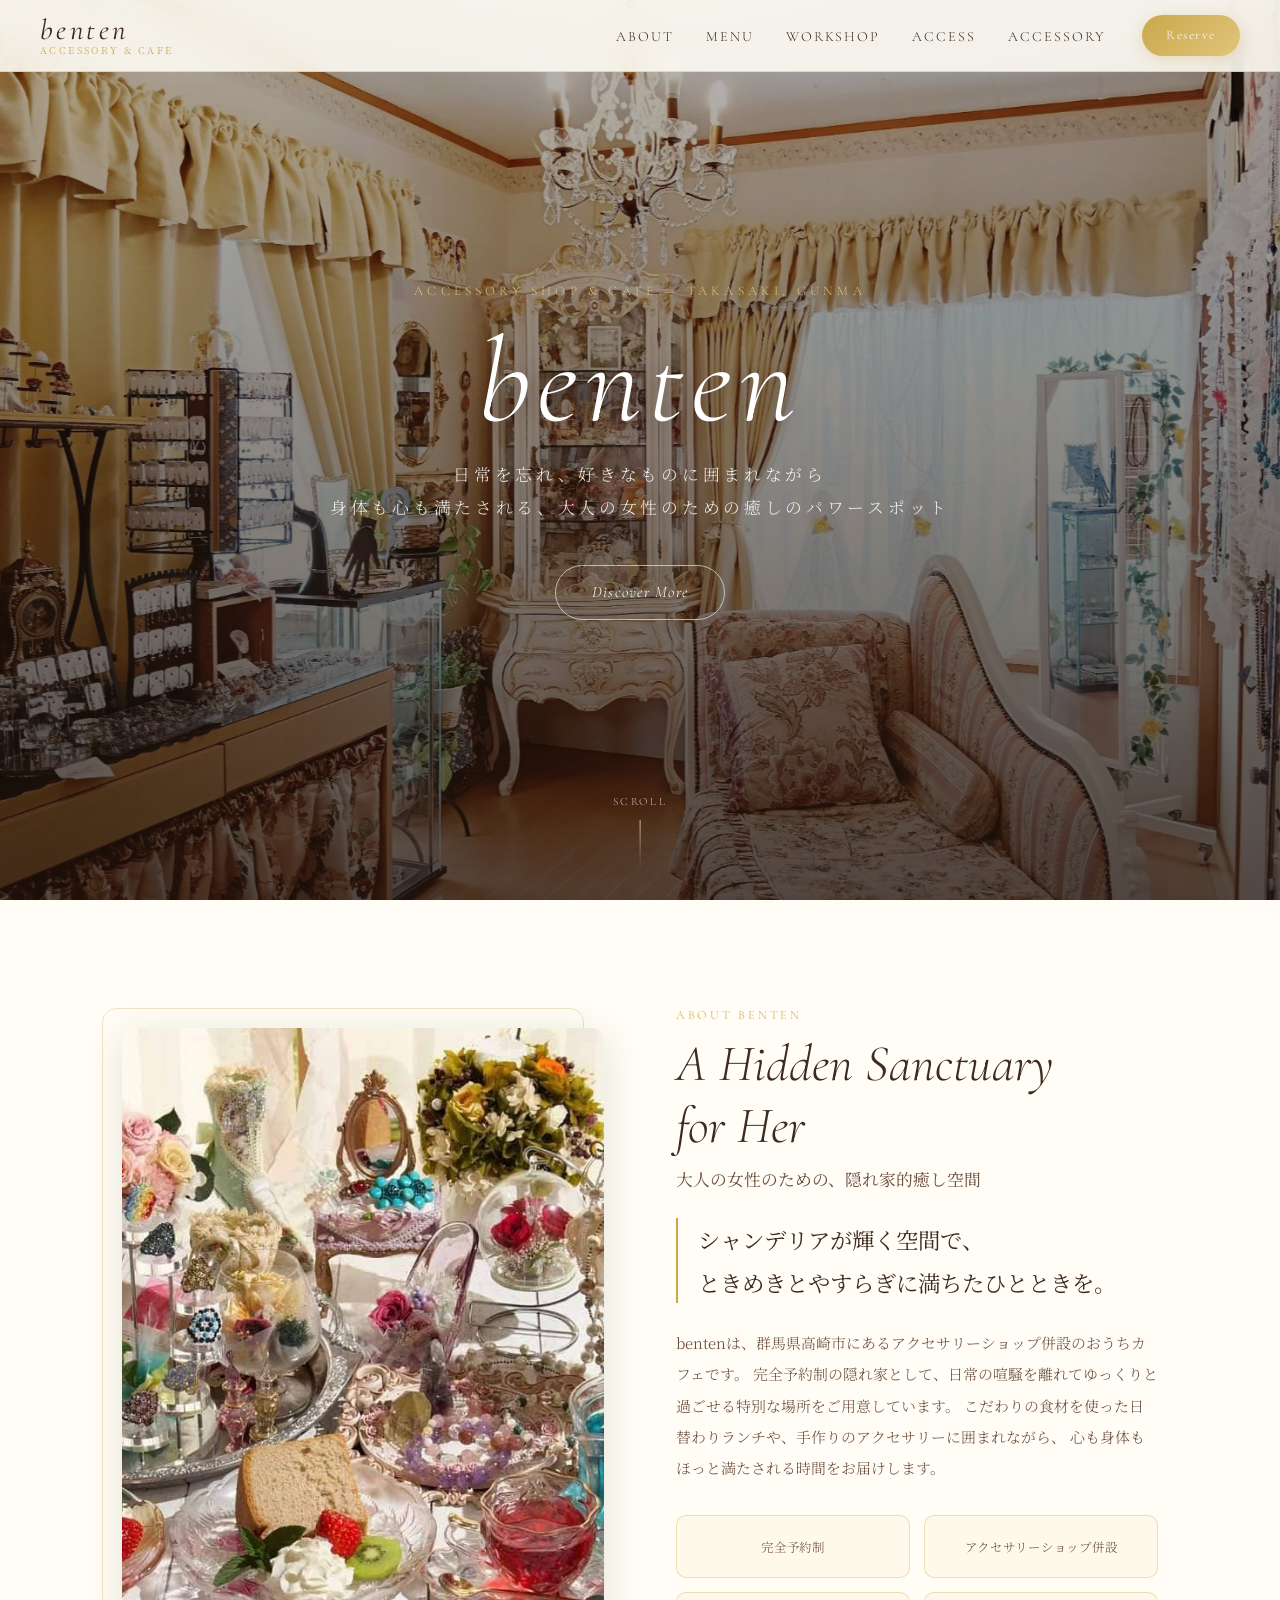
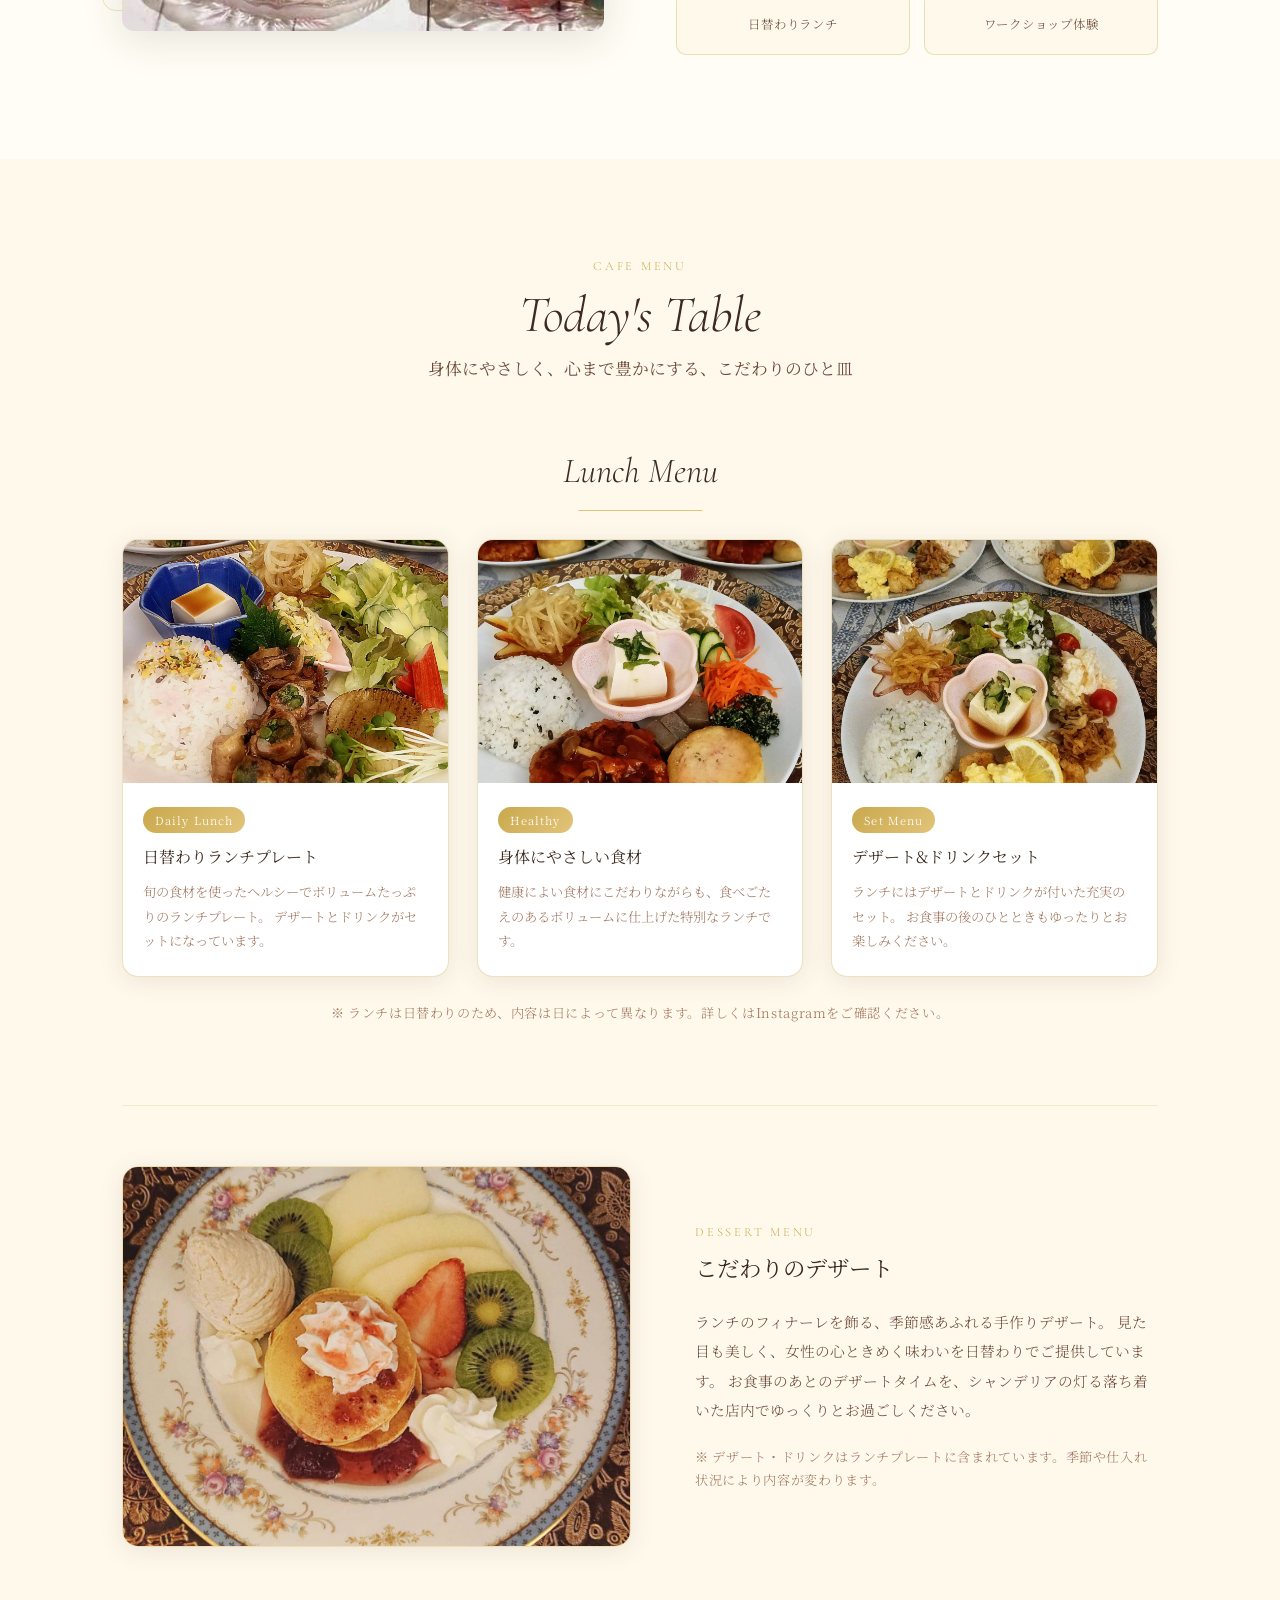
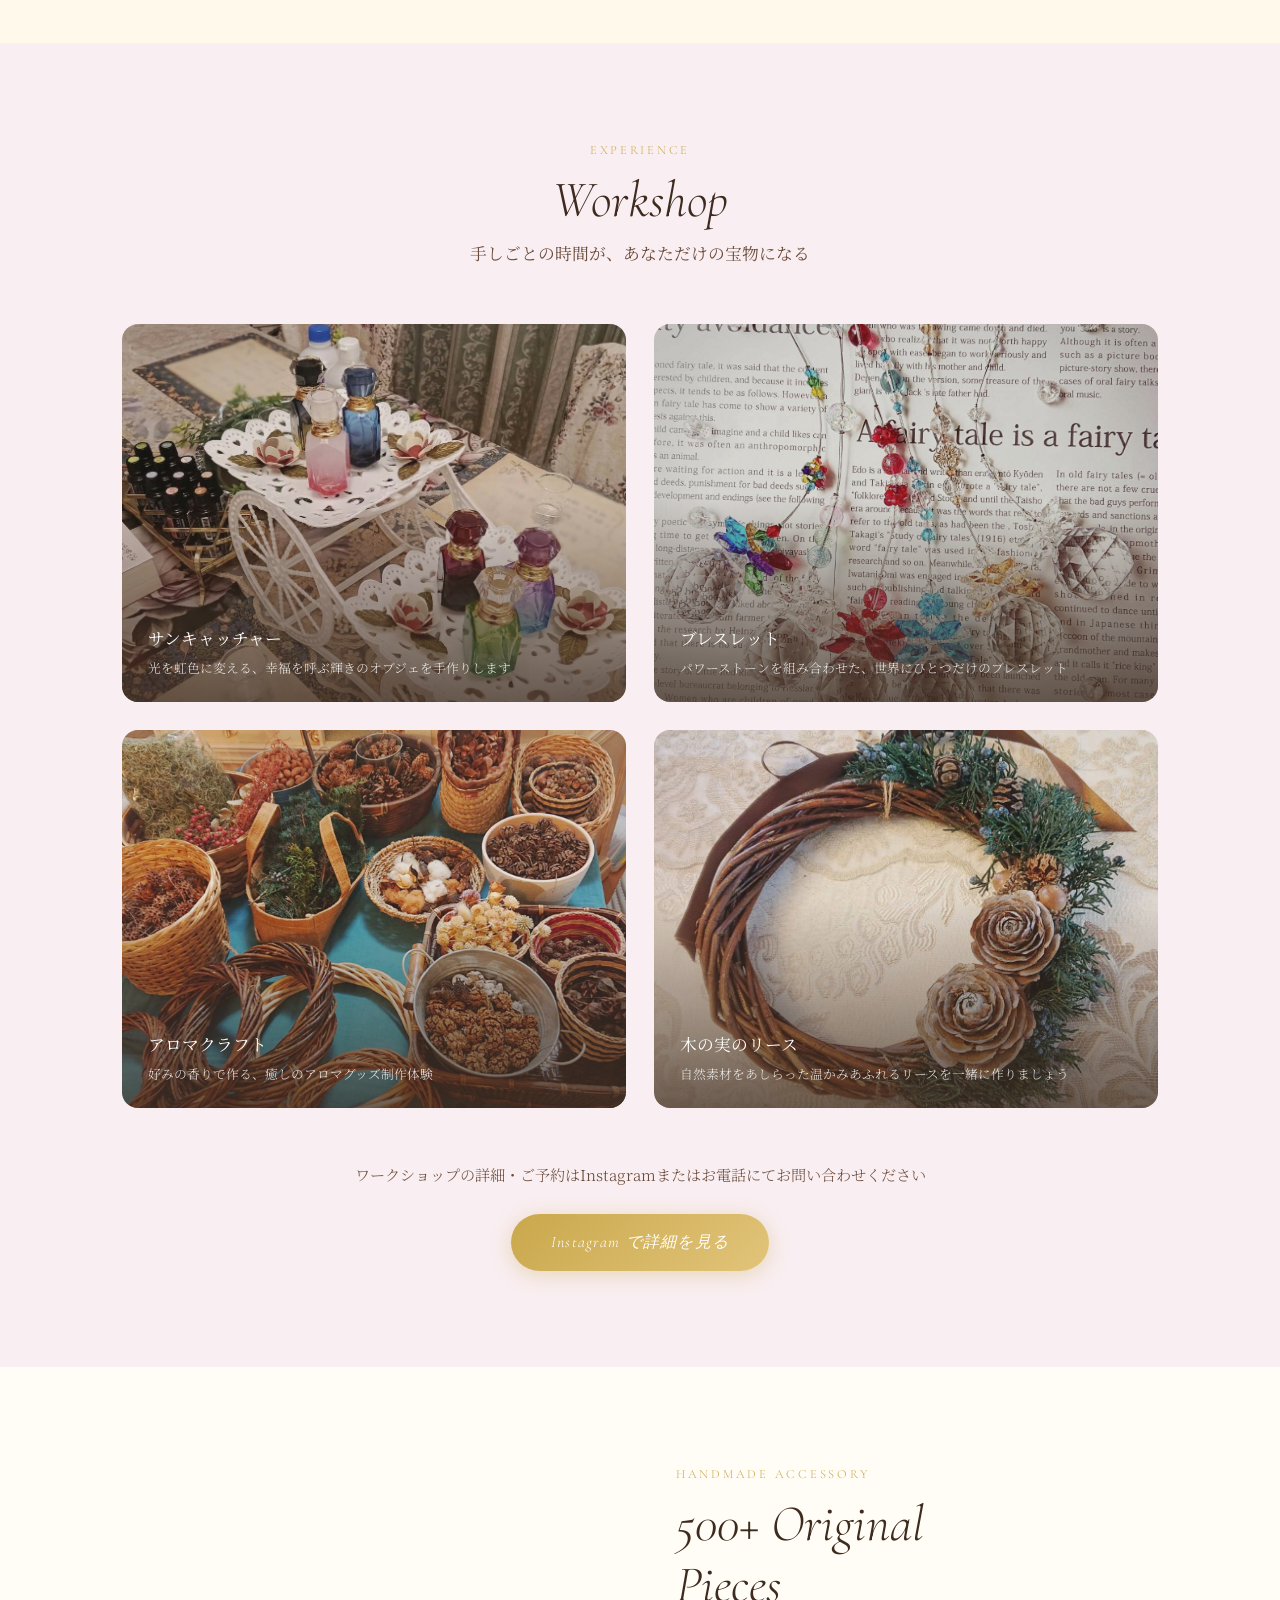
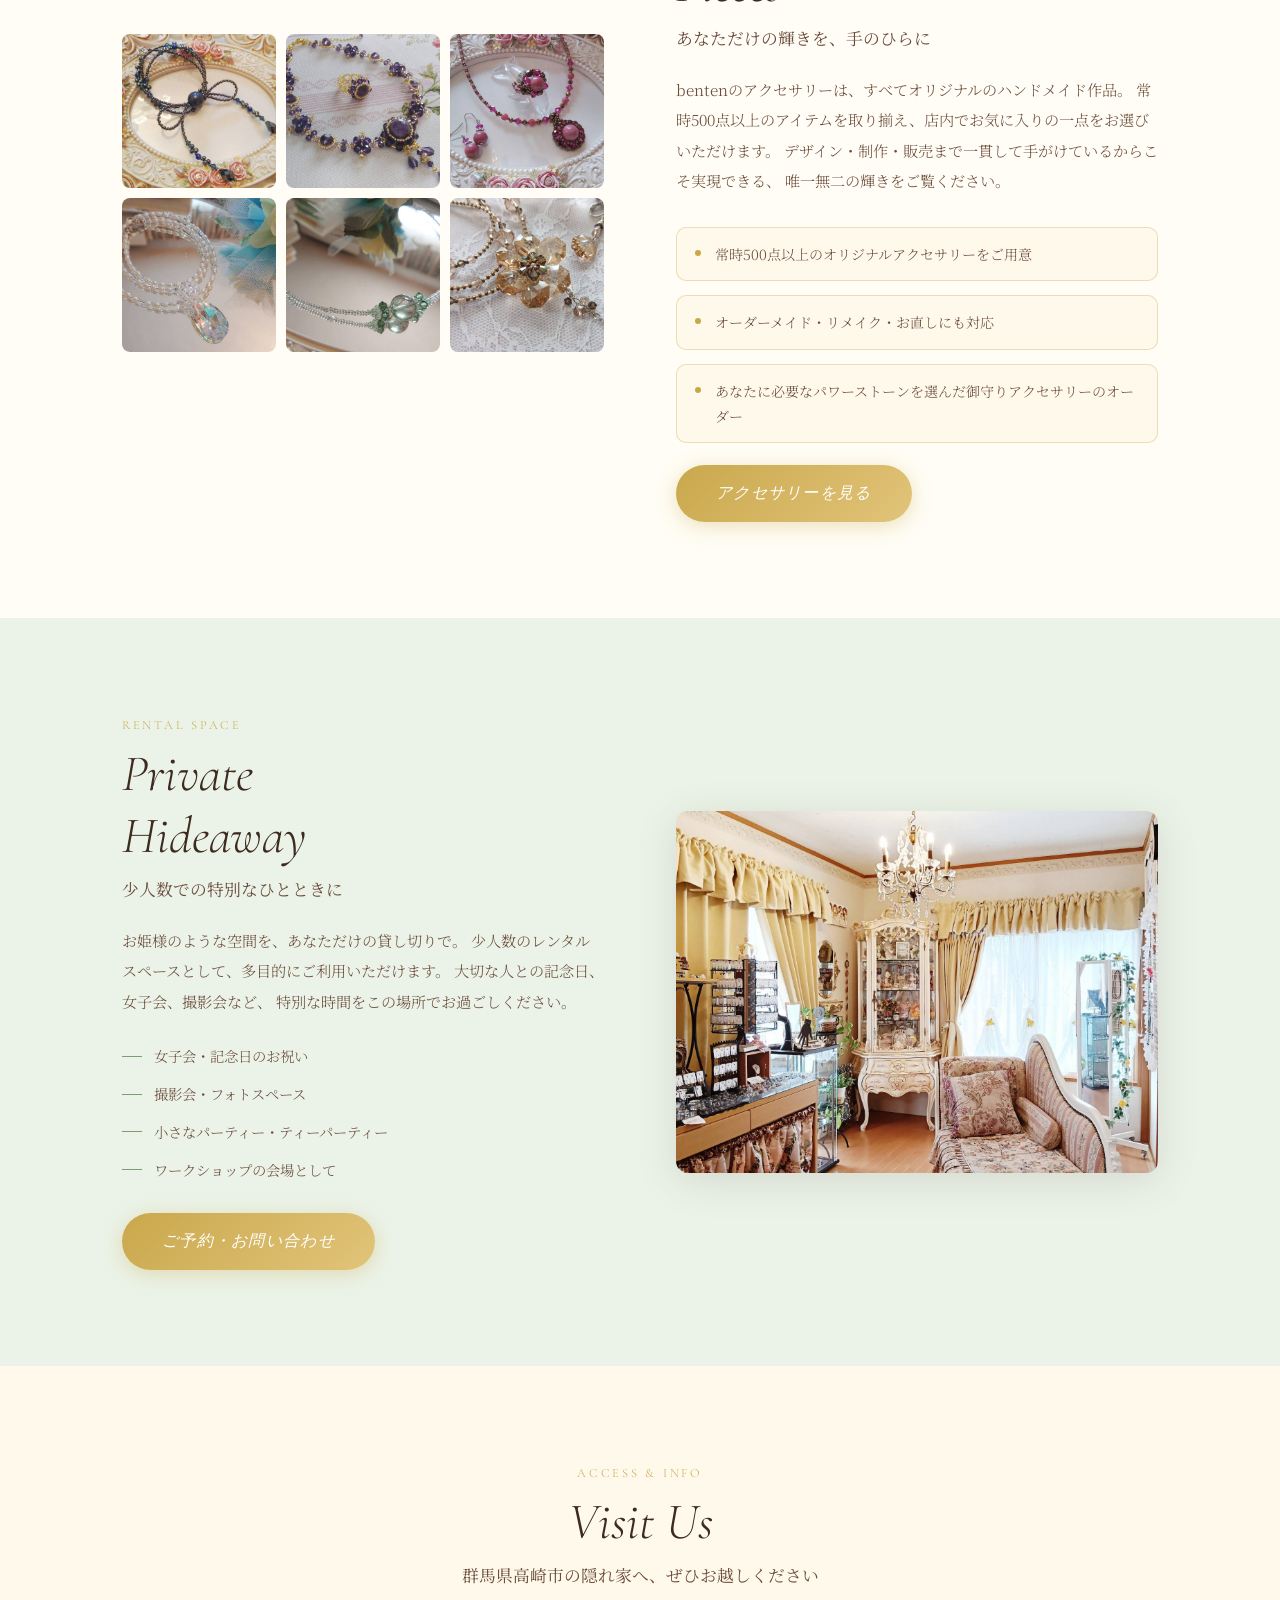
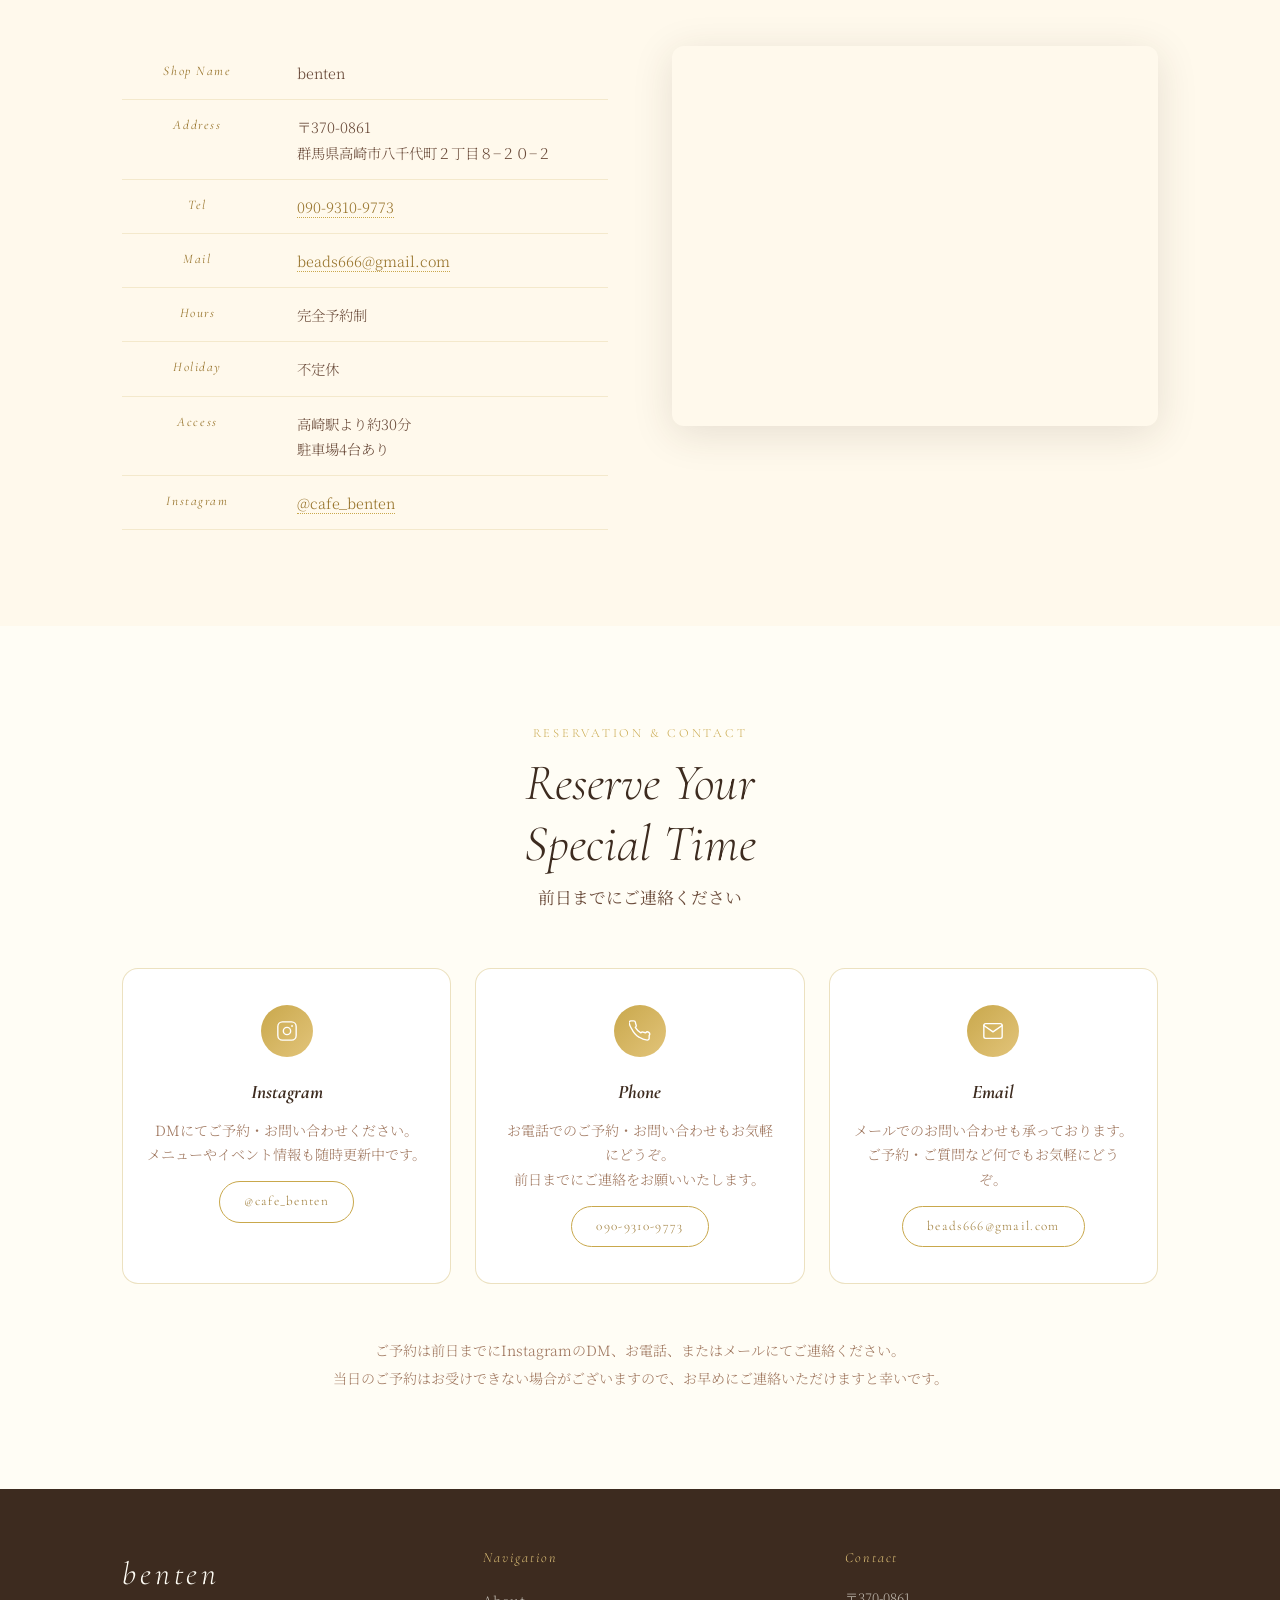
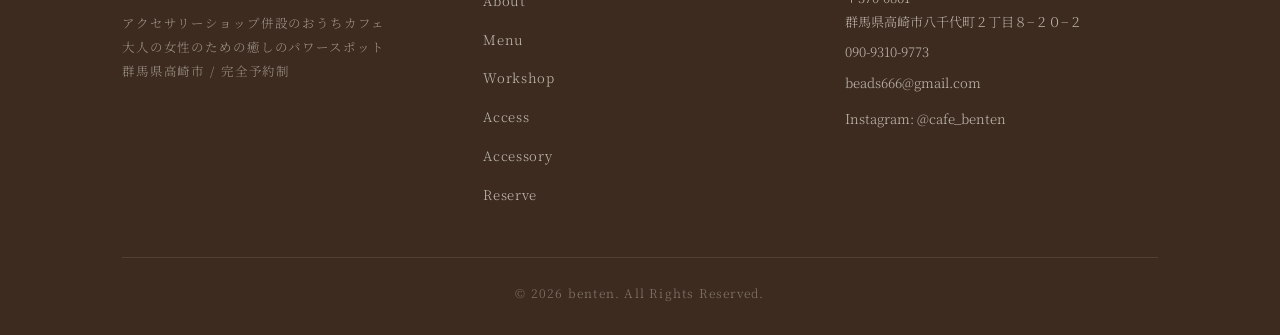
==== index.html @ 67a0ceb7 "feat: お姫様風HPの初期実装（レスポンシブ・スマホ固定ナビ対応）" ====
<!DOCTYPE html>
<html lang="ja">
<head>
  <meta charset="UTF-8" />
  <meta name="viewport" content="width=device-width, initial-scale=1.0" />
  <title>benten | アクセサリーショップ併設おうちカフェ — 群馬県高崎市</title>
  <meta name="description" content="群馬県高崎市にある完全予約制の隠れ家カフェ「benten」。アクセサリーショップを併設し、日替わりランチ・ワークショップ・レンタルスペースなど大人の女性のための癒しの空間をご提供しています。" />
  <meta name="keywords" content="benten,高崎市,カフェ,アクセサリー,ハンドメイド,ワークショップ,完全予約制,隠れ家カフェ,パワーストーン" />
  <meta property="og:title" content="benten | アクセサリーショップ併設おうちカフェ" />
  <meta property="og:description" content="日常を忘れ、好きなものに囲まれながら身体も心も満たされる、大人の女性のための癒しのパワースポット。" />
  <meta property="og:type" content="website" />
  <link rel="stylesheet" href="css/style.css" />
  <link rel="preconnect" href="https://fonts.googleapis.com" />
  <link rel="preconnect" href="https://fonts.gstatic.com" crossorigin />
</head>
<body>

  <!-- ============================================================
       HEADER
  ============================================================ -->
  <header class="site-header" id="siteHeader">
    <a href="index.html" class="site-logo" aria-label="benten トップページへ">
      <span class="site-logo__main">benten</span>
      <span class="site-logo__sub">Accessory &amp; Cafe</span>
    </a>

    <nav class="site-nav" aria-label="メインナビゲーション">
      <ul class="site-nav__list">
        <li><a href="#about"    class="site-nav__link">About</a></li>
        <li><a href="#menu"     class="site-nav__link">Menu</a></li>
        <li><a href="#workshop" class="site-nav__link">Workshop</a></li>
        <li><a href="#access"   class="site-nav__link">Access</a></li>
        <li><a href="accessory.html" class="site-nav__link">Accessory</a></li>
      </ul>
      <a href="#contact" class="site-nav__reserve">Reserve</a>
    </nav>

    <button class="hamburger" id="hamburger" aria-label="メニューを開く" aria-expanded="false">
      <span class="hamburger__line"></span>
      <span class="hamburger__line"></span>
      <span class="hamburger__line"></span>
    </button>
  </header>

  <!-- Mobile Navigation Overlay -->
  <div class="mobile-nav" id="mobileNav" role="dialog" aria-modal="true" aria-label="モバイルナビゲーション">
    <ul class="mobile-nav__list">
      <li>
        <a href="#about" class="mobile-nav__link">
          About
          <span class="mobile-nav__sub">お店について</span>
        </a>
      </li>
      <li>
        <a href="#menu" class="mobile-nav__link">
          Menu
          <span class="mobile-nav__sub">メニュー</span>
        </a>
      </li>
      <li>
        <a href="#workshop" class="mobile-nav__link">
          Workshop
          <span class="mobile-nav__sub">ワークショップ</span>
        </a>
      </li>
      <li>
        <a href="#access" class="mobile-nav__link">
          Access
          <span class="mobile-nav__sub">アクセス</span>
        </a>
      </li>
      <li>
        <a href="accessory.html" class="mobile-nav__link">
          Accessory
          <span class="mobile-nav__sub">アクセサリー</span>
        </a>
      </li>
    </ul>
    <a href="#contact" class="mobile-nav__reserve btn btn--gold">ご予約はこちら</a>
  </div>

  <!-- ============================================================
       HERO
  ============================================================ -->
  <section class="hero" aria-label="ヒーローセクション">
    <div class="hero__bg" role="img" aria-label="bentenの店内風景"></div>
    <div class="hero__overlay"></div>
    <div class="hero__content">
      <span class="hero__label">Accessory Shop &amp; Cafe — Takasaki, Gunma</span>
      <h1 class="hero__title">benten</h1>
      <p class="hero__tagline">
        日常を忘れ、好きなものに囲まれながら<br>
        身体も心も満たされる、大人の女性のための癒しのパワースポット
      </p>
      <a href="#about" class="btn btn--outline" style="color:#fff; border-color:rgba(255,255,255,0.6);">Discover More</a>
    </div>
    <div class="hero__scroll" aria-hidden="true">
      <span>Scroll</span>
      <div class="hero__scroll-line"></div>
    </div>
  </section>

  <!-- ============================================================
       ABOUT
  ============================================================ -->
  <section class="about" id="about">
    <div class="container">
      <div class="about__inner">

        <div class="about__image-wrap reveal">
          <img
            src="img/about.jpg"
            alt="bentenの世界観 — アクセサリーとスイーツが並ぶテーブル"
            class="about__image"
            loading="lazy"
          />
          <div class="about__image-deco"></div>
        </div>

        <div class="about__text reveal reveal-delay-2">
          <div>
            <span class="section-label">About benten</span>
            <h2 class="section-title">A Hidden Sanctuary<br><em>for Her</em></h2>
            <p class="section-subtitle">大人の女性のための、隠れ家的癒し空間</p>
          </div>

          <p class="about__catch">
            シャンデリアが輝く空間で、<br>
            ときめきとやすらぎに満ちたひとときを。
          </p>

          <p class="about__desc">
            bentenは、群馬県高崎市にあるアクセサリーショップ併設のおうちカフェです。
            完全予約制の隠れ家として、日常の喧騒を離れてゆっくりと過ごせる特別な場所をご用意しています。
            こだわりの食材を使った日替わりランチや、手作りのアクセサリーに囲まれながら、
            心も身体もほっと満たされる時間をお届けします。
          </p>

          <div class="about__features">
            <div class="about__feature">
              <span class="about__feature-text">完全予約制</span>
            </div>
            <div class="about__feature">
              <span class="about__feature-text">アクセサリーショップ併設</span>
            </div>
            <div class="about__feature">
              <span class="about__feature-text">日替わりランチ</span>
            </div>
            <div class="about__feature">
              <span class="about__feature-text">ワークショップ体験</span>
            </div>
          </div>
        </div>

      </div>
    </div>
  </section>

  <!-- ============================================================
       MENU
  ============================================================ -->
  <section class="menu section--alt" id="menu">
    <div class="container">
      <div class="section-head reveal">
        <span class="section-label">Cafe Menu</span>
        <h2 class="section-title">Today's Table</h2>
        <p class="section-subtitle">身体にやさしく、心まで豊かにする、こだわりのひと皿</p>
      </div>

      <div class="menu__container">
        
        <!-- Lunch Section -->
        <div class="menu__section reveal">
          <h3 class="menu__section-title">Lunch Menu</h3>
          <div class="menu__grid">
            <div class="menu-card">
              <img src="img/ランチメニュー1.jpg" alt="日替わりランチプレート" class="menu-card__img" loading="lazy" />
              <div class="menu-card__body">
                <span class="menu-card__badge">Daily Lunch</span>
                <h4 class="menu-card__title">日替わりランチプレート</h4>
                <p class="menu-card__desc">
                  旬の食材を使ったヘルシーでボリュームたっぷりのランチプレート。
                  デザートとドリンクがセットになっています。
                </p>
              </div>
            </div>
            <div class="menu-card">
              <img src="img/ランチメニュー2.jpg" alt="ヘルシーランチ" class="menu-card__img" loading="lazy" />
              <div class="menu-card__body">
                <span class="menu-card__badge">Healthy</span>
                <h4 class="menu-card__title">身体にやさしい食材</h4>
                <p class="menu-card__desc">
                  健康によい食材にこだわりながらも、食べごたえのあるボリュームに仕上げた特別なランチです。
                </p>
              </div>
            </div>
            <div class="menu-card">
              <img src="img/ランチメニュー3.jpg" alt="ランチセット" class="menu-card__img" loading="lazy" />
              <div class="menu-card__body">
                <span class="menu-card__badge">Set Menu</span>
                <h4 class="menu-card__title">デザート&amp;ドリンクセット</h4>
                <p class="menu-card__desc">
                  ランチにはデザートとドリンクが付いた充実のセット。
                  お食事の後のひとときもゆったりとお楽しみください。
                </p>
              </div>
            </div>
          </div>
          <p class="menu__note">※ ランチは日替わりのため、内容は日によって異なります。詳しくはInstagramをご確認ください。</p>
        </div>

        <!-- Dessert Section -->
        <div class="dessert-section reveal">
          <div class="dessert-section__slider">
            <div class="dessert-slider">
              <img src="img/デザート1.jpg" alt="こだわりのデザート 1" class="dessert-slider__img active" loading="lazy" />
              <img src="img/デザート2.jpg" alt="こだわりのデザート 2" class="dessert-slider__img" loading="lazy" />
            </div>
          </div>
          <div class="dessert-section__body">
            <div>
              <span class="section-label" style="margin-bottom: 0.2rem;">Dessert Menu</span>
              <h3 class="dessert-section__title">こだわりのデザート</h3>
            </div>
            <p class="dessert-section__desc">
              ランチのフィナーレを飾る、季節感あふれる手作りデザート。
              見た目も美しく、女性の心ときめく味わいを日替わりでご提供しています。
              お食事のあとのデザートタイムを、シャンデリアの灯る落ち着いた店内でゆっくりとお過ごしください。
            </p>
            <p class="menu__note" style="text-align: left; margin-top: 0;">※ デザート・ドリンクはランチプレートに含まれています。季節や仕入れ状況により内容が変わります。</p>
          </div>
        </div>

      </div>
    </div>
  </section>

  <!-- ============================================================
       WORKSHOP
  ============================================================ -->
  <section class="workshop" id="workshop">
    <div class="container">
      <div class="section-head reveal">
        <span class="section-label">Experience</span>
        <h2 class="section-title">Workshop</h2>
        <p class="section-subtitle">手しごとの時間が、あなただけの宝物になる</p>
      </div>

      <div class="workshop__grid">
        <div class="workshop-card reveal">
          <img src="img/ワークショップ1.jpg" alt="サンキャッチャー制作体験" class="workshop-card__img" loading="lazy" />
          <div class="workshop-card__overlay"></div>
          <div class="workshop-card__content">
            <h3 class="workshop-card__title">サンキャッチャー</h3>
            <p class="workshop-card__desc">光を虹色に変える、幸福を呼ぶ輝きのオブジェを手作りします</p>
          </div>
        </div>
        <div class="workshop-card reveal reveal-delay-1">
          <img src="img/ワークショップ2.jpg" alt="ブレスレット制作体験" class="workshop-card__img" loading="lazy" />
          <div class="workshop-card__overlay"></div>
          <div class="workshop-card__content">
            <h3 class="workshop-card__title">ブレスレット</h3>
            <p class="workshop-card__desc">パワーストーンを組み合わせた、世界にひとつだけのブレスレット</p>
          </div>
        </div>
        <div class="workshop-card reveal reveal-delay-2">
          <img src="img/ワークショップ3.jpg" alt="アロマクラフト体験" class="workshop-card__img" loading="lazy" />
          <div class="workshop-card__overlay"></div>
          <div class="workshop-card__content">
            <h3 class="workshop-card__title">アロマクラフト</h3>
            <p class="workshop-card__desc">好みの香りで作る、癒しのアロマグッズ制作体験</p>
          </div>
        </div>
        <div class="workshop-card reveal reveal-delay-3">
          <img src="img/ワークショップ4.jpg" alt="木の実のリース制作体験" class="workshop-card__img" loading="lazy" />
          <div class="workshop-card__overlay"></div>
          <div class="workshop-card__content">
            <h3 class="workshop-card__title">木の実のリース</h3>
            <p class="workshop-card__desc">自然素材をあしらった温かみあふれるリースを一緒に作りましょう</p>
          </div>
        </div>
      </div>

      <div class="workshop__cta reveal">
        <p class="section-text" style="margin-bottom:24px;">ワークショップの詳細・ご予約はInstagramまたはお電話にてお問い合わせください</p>
        <a href="https://www.instagram.com/cafe_benten/" target="_blank" rel="noopener noreferrer" class="btn btn--gold">Instagram で詳細を見る</a>
      </div>
    </div>
  </section>

  <!-- ============================================================
       ACCESSORY TEASER
  ============================================================ -->
  <section class="accessory-teaser" id="accessory-teaser">
    <div class="container">
      <div class="accessory-teaser__inner">

        <div class="accessory-teaser__gallery reveal">
          <div class="accessory-teaser__slider-track">
            <img src="img/アクセサリー1.jpg" alt="ハンドメイドアクセサリー" class="accessory-teaser__thumb" loading="lazy" />
            <img src="img/アクセサリー2.jpg" alt="ハンドメイドアクセサリー" class="accessory-teaser__thumb" loading="lazy" />
            <img src="img/アクセサリー3.jpg" alt="ハンドメイドアクセサリー" class="accessory-teaser__thumb" loading="lazy" />
            <img src="img/アクセサリー4.jpg" alt="ハンドメイドアクセサリー" class="accessory-teaser__thumb" loading="lazy" />
            <img src="img/アクセサリー5.jpg" alt="ハンドメイドアクセサリー" class="accessory-teaser__thumb" loading="lazy" />
            <img src="img/アクセサリー6.jpg" alt="ハンドメイドアクセサリー" class="accessory-teaser__thumb" loading="lazy" />
            <!-- 無限ループ用の複製画像 -->
            <img src="img/アクセサリー1.jpg" alt="ハンドメイドアクセサリー" class="accessory-teaser__thumb" loading="lazy" />
            <img src="img/アクセサリー2.jpg" alt="ハンドメイドアクセサリー" class="accessory-teaser__thumb" loading="lazy" />
            <img src="img/アクセサリー3.jpg" alt="ハンドメイドアクセサリー" class="accessory-teaser__thumb" loading="lazy" />
            <img src="img/アクセサリー4.jpg" alt="ハンドメイドアクセサリー" class="accessory-teaser__thumb" loading="lazy" />
            <img src="img/アクセサリー5.jpg" alt="ハンドメイドアクセサリー" class="accessory-teaser__thumb" loading="lazy" />
            <img src="img/アクセサリー6.jpg" alt="ハンドメイドアクセサリー" class="accessory-teaser__thumb" loading="lazy" />
          </div>
        </div>

        <div class="accessory-teaser__text reveal reveal-delay-2">
          <div>
            <span class="section-label">Handmade Accessory</span>
            <h2 class="section-title">500+ Original<br><em>Pieces</em></h2>
            <p class="section-subtitle">あなただけの輝きを、手のひらに</p>
          </div>

          <p class="section-text">
            bentenのアクセサリーは、すべてオリジナルのハンドメイド作品。
            常時500点以上のアイテムを取り揃え、店内でお気に入りの一点をお選びいただけます。
            デザイン・制作・販売まで一貫して手がけているからこそ実現できる、
            唯一無二の輝きをご覧ください。
          </p>

          <div class="accessory-teaser__highlights">
            <div class="highlight-item">
              <div class="highlight-item__dot"></div>
              <p class="highlight-item__text">常時500点以上のオリジナルアクセサリーをご用意</p>
            </div>
            <div class="highlight-item">
              <div class="highlight-item__dot"></div>
              <p class="highlight-item__text">オーダーメイド・リメイク・お直しにも対応</p>
            </div>
            <div class="highlight-item">
              <div class="highlight-item__dot"></div>
              <p class="highlight-item__text">あなたに必要なパワーストーンを選んだ御守りアクセサリーのオーダー</p>
            </div>
          </div>

          <a href="accessory.html" class="btn btn--gold" style="align-self:flex-start;">アクセサリーを見る</a>
        </div>

      </div>
    </div>
  </section>

  <!-- ============================================================
       RENTAL
  ============================================================ -->
  <section class="rental" id="rental">
    <div class="container">
      <div class="rental__inner">

        <div class="rental__text reveal">
          <div>
            <span class="section-label">Rental Space</span>
            <h2 class="section-title">Private<br><em>Hideaway</em></h2>
            <p class="section-subtitle">少人数での特別なひとときに</p>
          </div>

          <p class="section-text">
            お姫様のような空間を、あなただけの貸し切りで。
            少人数のレンタルスペースとして、多目的にご利用いただけます。
            大切な人との記念日、女子会、撮影会など、
            特別な時間をこの場所でお過ごしください。
          </p>

          <ul class="rental__list">
            <li class="rental__list-item">女子会・記念日のお祝い</li>
            <li class="rental__list-item">撮影会・フォトスペース</li>
            <li class="rental__list-item">小さなパーティー・ティーパーティー</li>
            <li class="rental__list-item">ワークショップの会場として</li>
          </ul>

          <a href="#contact" class="btn btn--gold" style="align-self:flex-start; margin-top:8px;">ご予約・お問い合わせ</a>
        </div>

        <div class="rental__image-wrap reveal reveal-delay-2">
          <img src="img/ヒーローセクション　PC版.jpg" alt="bentenの貸し切り空間" class="rental__image" loading="lazy" />
        </div>

      </div>
    </div>
  </section>

  <!-- ============================================================
       ACCESS
  ============================================================ -->
  <section class="access section--alt" id="access">
    <div class="container">
      <div class="section-head reveal">
        <span class="section-label">Access &amp; Info</span>
        <h2 class="section-title">Visit Us</h2>
        <p class="section-subtitle">群馬県高崎市の隠れ家へ、ぜひお越しください</p>
      </div>

      <div class="access__inner">

        <div class="access__info reveal">
          <table class="access__table">
            <tbody>
              <tr>
                <th scope="row">Shop Name</th>
                <td>benten</td>
              </tr>
              <tr>
                <th scope="row">Address</th>
                <td>〒370-0861<br>群馬県高崎市八千代町２丁目８−２０−２</td>
              </tr>
              <tr>
                <th scope="row">Tel</th>
                <td><a href="tel:09093109773">090-9310-9773</a></td>
              </tr>
              <tr>
                <th scope="row">Mail</th>
                <td><a href="mailto:beads666@gmail.com">beads666@gmail.com</a></td>
              </tr>
              <tr>
                <th scope="row">Hours</th>
                <td>完全予約制</td>
              </tr>
              <tr>
                <th scope="row">Holiday</th>
                <td>不定休</td>
              </tr>
              <tr>
                <th scope="row">Access</th>
                <td>高崎駅より約30分<br>駐車場4台あり</td>
              </tr>
              <tr>
                <th scope="row">Instagram</th>
                <td>
                  <a href="https://www.instagram.com/cafe_benten/" target="_blank" rel="noopener noreferrer">
                    @cafe_benten
                  </a>
                </td>
              </tr>
            </tbody>
          </table>
        </div>

        <div class="access__map reveal reveal-delay-2">
          <iframe
            src="https://www.google.com/maps/embed?pb=!1m18!1m12!1m3!1d3235.1!2d139.0179!3d36.3246!2m3!1f0!2f0!3f0!3m2!1i1024!2i768!4f13.1!3m3!1m2!1s0x0%3A0x78fc7e49054dc785!2sbenten!5e0!3m2!1sja!2sjp!4v1720000000000"
            width="100%"
            height="380"
            allowfullscreen=""
            loading="lazy"
            referrerpolicy="no-referrer-when-downgrade"
            title="bentenの地図"
          ></iframe>
        </div>

      </div>
    </div>
  </section>

  <!-- ============================================================
       CONTACT / RESERVE
  ============================================================ -->
  <section class="contact" id="contact">
    <div class="container">
      <div class="section-head reveal">
        <span class="section-label">Reservation &amp; Contact</span>
        <h2 class="section-title">Reserve Your<br><em>Special Time</em></h2>
        <p class="section-subtitle">前日までにご連絡ください</p>
      </div>

      <div class="contact__methods">
        <div class="contact-method reveal">
          <div class="contact-method__icon" aria-hidden="true">
            <svg viewBox="0 0 24 24" aria-hidden="true">
              <rect x="2" y="2" width="20" height="20" rx="5" ry="5"></rect>
              <circle cx="12" cy="12" r="4"></circle>
              <circle cx="17.5" cy="6.5" r="1" fill="white" stroke="none"></circle>
            </svg>
          </div>
          <h3 class="contact-method__title">Instagram</h3>
          <p class="contact-method__detail">
            DMにてご予約・お問い合わせください。<br>
            メニューやイベント情報も随時更新中です。
          </p>
          <a
            href="https://www.instagram.com/cafe_benten/"
            class="contact-method__link"
            target="_blank"
            rel="noopener noreferrer"
            id="instagram-link"
          >@cafe_benten</a>
        </div>

        <div class="contact-method reveal reveal-delay-1">
          <div class="contact-method__icon" aria-hidden="true">
            <svg viewBox="0 0 24 24" aria-hidden="true">
              <path d="M22 16.92v3a2 2 0 01-2.18 2 19.79 19.79 0 01-8.63-3.07A19.5 19.5 0 013.07 9.84 19.79 19.79 0 01.08 3.18 2 2 0 012.04 1h3a2 2 0 012 1.72c.127.96.361 1.903.7 2.81a2 2 0 01-.45 2.11L6.91 8.09a16 16 0 006 6l.36-.37a2 2 0 012.11-.45c.907.339 1.85.573 2.81.7A2 2 0 0122 16.92z"></path>
            </svg>
          </div>
          <h3 class="contact-method__title">Phone</h3>
          <p class="contact-method__detail">
            お電話でのご予約・お問い合わせもお気軽にどうぞ。<br>
            前日までにご連絡をお願いいたします。
          </p>
          <a href="tel:09093109773" class="contact-method__link" id="phone-link">090-9310-9773</a>
        </div>

        <div class="contact-method reveal reveal-delay-2">
          <div class="contact-method__icon" aria-hidden="true">
            <svg viewBox="0 0 24 24" aria-hidden="true">
              <path d="M4 4h16c1.1 0 2 .9 2 2v12c0 1.1-.9 2-2 2H4c-1.1 0-2-.9-2-2V6c0-1.1.9-2 2-2z"></path>
              <polyline points="22,6 12,13 2,6"></polyline>
            </svg>
          </div>
          <h3 class="contact-method__title">Email</h3>
          <p class="contact-method__detail">
            メールでのお問い合わせも承っております。<br>
            ご予約・ご質問など何でもお気軽にどうぞ。
          </p>
          <a href="mailto:beads666@gmail.com" class="contact-method__link" id="email-link">beads666@gmail.com</a>
        </div>
      </div>

      <p class="contact__note reveal">
        ご予約は前日までにInstagramのDM、お電話、またはメールにてご連絡ください。<br>
        当日のご予約はお受けできない場合がございますので、お早めにご連絡いただけますと幸いです。
      </p>
    </div>
  </section>

  <!-- ============================================================
       FOOTER
  ============================================================ -->
  <footer class="site-footer">
    <div class="container">
      <div class="footer__inner">

        <div>
          <p class="footer__logo">benten</p>
          <p class="footer__tagline">
            アクセサリーショップ併設のおうちカフェ<br>
            大人の女性のための癒しのパワースポット<br>
            群馬県高崎市 / 完全予約制
          </p>
        </div>

        <div>
          <p class="footer__heading">Navigation</p>
          <ul class="footer__list">
            <li class="footer__list-item"><a href="#about">About</a></li>
            <li class="footer__list-item"><a href="#menu">Menu</a></li>
            <li class="footer__list-item"><a href="#workshop">Workshop</a></li>
            <li class="footer__list-item"><a href="#access">Access</a></li>
            <li class="footer__list-item"><a href="accessory.html">Accessory</a></li>
            <li class="footer__list-item"><a href="#contact">Reserve</a></li>
          </ul>
        </div>

        <div>
          <p class="footer__heading">Contact</p>
          <p class="footer__info-item">〒370-0861<br>群馬県高崎市八千代町２丁目８−２０−２</p>
          <p class="footer__info-item"><a href="tel:09093109773" style="color:rgba(255,253,245,0.65);">090-9310-9773</a></p>
          <p class="footer__info-item"><a href="mailto:beads666@gmail.com" style="color:rgba(255,253,245,0.65);">beads666@gmail.com</a></p>
          <p class="footer__info-item" style="margin-top:12px;">
            <a href="https://www.instagram.com/cafe_benten/" target="_blank" rel="noopener noreferrer" style="color:rgba(255,253,245,0.65);">Instagram: @cafe_benten</a>
          </p>
        </div>

      </div>

      <div class="footer__bottom">
        <p>&copy; 2026 benten. All Rights Reserved.</p>
      </div>
    </div>
  </footer>

  <!-- Mobile Fixed Contact Navigation -->
  <div class="mobile-contact-nav" aria-label="モバイル固定連絡ナビゲーション">
    <a href="https://www.instagram.com/cafe_benten/" class="mobile-contact-nav__item" target="_blank" rel="noopener noreferrer">
      <span class="mobile-contact-nav__icon">
        <svg viewBox="0 0 24 24" width="20" height="20" fill="none" stroke="currentColor" stroke-width="1.5" stroke-linecap="round" stroke-linejoin="round">
          <rect x="2" y="2" width="20" height="20" rx="5" ry="5"></rect>
          <circle cx="12" cy="12" r="4"></circle>
          <line x1="17.5" y1="6.5" x2="17.51" y2="6.5"></line>
        </svg>
      </span>
      <span class="mobile-contact-nav__label">Instagram</span>
    </a>
    <a href="tel:09093109773" class="mobile-contact-nav__item">
      <span class="mobile-contact-nav__icon">
        <svg viewBox="0 0 24 24" width="20" height="20" fill="none" stroke="currentColor" stroke-width="1.5" stroke-linecap="round" stroke-linejoin="round">
          <path d="M22 16.92v3a2 2 0 0 1-2.18 2 19.79 19.79 0 0 1-8.63-3.07A19.5 19.5 0 0 1 3.07 9.84 19.79 19.79 0 0 1 1 3.18a2 2 0 0 1 2-2.18h3a2 2 0 0 1 2 1.72 12.84 12.84 0 0 0 .7 2.81 2 2 0 0 1-.45 2.11L8.09 9.91a16 16 0 0 0 6 6l1.27-1.27a2 2 0 0 1 2.11-.45 12.84 12.84 0 0 0 2.81.7A2 2 0 0 1 22 16.92z"></path>
        </svg>
      </span>
      <span class="mobile-contact-nav__label">電話する</span>
    </a>
    <a href="mailto:beads666@gmail.com" class="mobile-contact-nav__item">
      <span class="mobile-contact-nav__icon">
        <svg viewBox="0 0 24 24" width="20" height="20" fill="none" stroke="currentColor" stroke-width="1.5" stroke-linecap="round" stroke-linejoin="round">
          <path d="M4 4h16c1.1 0 2 .9 2 2v12c0 1.1-.9 2-2 2H4c-1.1 0-2-.9-2-2V6c0-1.1.9-2 2-2z"></path>
          <polyline points="22,6 12,13 2,6"></polyline>
        </svg>
      </span>
      <span class="mobile-contact-nav__label">メール</span>
    </a>
  </div>

  <!-- Scroll to top -->
  <button class="scroll-top" id="scrollTop" aria-label="ページトップへ戻る">
    <svg viewBox="0 0 24 24" aria-hidden="true"><polyline points="18 15 12 9 6 15"></polyline></svg>
  </button>

  <script src="js/main.js"></script>
</body>
</html>
---- css/style.css ----
/* ============================================================
   benten — メインスタイルシート
   テーマ: アンティークロマンティック / お姫様
============================================================ */

/* ---------- Google Fonts ---------- */
@import url('https://fonts.googleapis.com/css2?family=Cormorant+Garamond:ital,wght@0,300;0,400;0,500;0,600;1,300;1,400&family=Noto+Serif+JP:wght@300;400;500&display=swap');

/* ---------- CSS Custom Properties ---------- */
:root {
  --cream:        #FFFDF5;
  --cream-mid:    #FFF9EC;
  --cream-dark:   #F5EDD8;
  --gold:         #C9A84C;
  --gold-light:   #E2C47A;
  --gold-dark:    #9A7730;
  --rose:         #D4889A;
  --rose-light:   #EAB8C4;
  --rose-pale:    #F9EEF1;
  --green:        #7A9E6E;
  --green-light:  #A8C49A;
  --green-pale:   #EBF3E8;
  --brown:        #3D2B1F;
  --brown-mid:    #6B4C3B;
  --brown-light:  #A07860;
  --white:        #FFFFFF;
  --shadow-soft:  0 4px 24px rgba(61,43,31,0.10);
  --shadow-card:  0 8px 40px rgba(61,43,31,0.13);
  --border-gold:  1px solid rgba(201,168,76,0.35);
  --radius-card:  16px;
  --transition:   0.35s ease;
  --font-en:      'Cormorant Garamond', Georgia, serif;
  --font-jp:      'Noto Serif JP', 'Times New Roman', serif;
}

/* ---------- Reset & Base ---------- */
*, *::before, *::after {
  box-sizing: border-box;
  margin: 0;
  padding: 0;
}

html {
  scroll-behavior: smooth;
  font-size: 16px;
}

body {
  background-color: var(--cream);
  color: var(--brown);
  font-family: var(--font-jp);
  font-weight: 300;
  line-height: 1.8;
  overflow-x: hidden;
}

img {
  max-width: 100%;
  height: auto;
  display: block;
}

a {
  text-decoration: none;
  color: inherit;
  transition: color var(--transition);
}

ul {
  list-style: none;
}

/* ---------- Typography ---------- */
.en-title {
  font-family: var(--font-en);
  font-style: italic;
  font-weight: 300;
  letter-spacing: 0.06em;
}

.section-label {
  display: block;
  font-family: var(--font-en);
  font-size: 0.78rem;
  letter-spacing: 0.22em;
  text-transform: uppercase;
  color: var(--gold);
  margin-bottom: 0.5rem;
}

.section-title {
  font-family: var(--font-en);
  font-style: italic;
  font-weight: 300;
  font-size: clamp(2rem, 5vw, 3.2rem);
  color: var(--brown);
  line-height: 1.2;
}

.section-subtitle {
  font-family: var(--font-jp);
  font-size: 1.05rem;
  font-weight: 400;
  color: var(--brown-mid);
  margin-top: 0.4rem;
}

.section-text {
  font-size: 0.95rem;
  line-height: 2;
  color: var(--brown-mid);
}

/* ---------- Ornament Divider ---------- */
.ornament {
  text-align: center;
  margin: 2rem auto;
  opacity: 0.55;
  user-select: none;
}

.ornament svg {
  width: 180px;
  height: auto;
}

/* ---------- Section Wrapper ---------- */
.section {
  padding: 96px 0;
}

.section--alt {
  background-color: var(--cream-mid);
}

.section--rose {
  background-color: var(--rose-pale);
}

.section--green {
  background-color: var(--green-pale);
}

.container {
  max-width: 1100px;
  margin: 0 auto;
  padding: 0 32px;
}

.section-head {
  text-align: center;
  margin-bottom: 56px;
}

.section-head .section-label {
  display: block;
}

/* ---------- Buttons ---------- */
.btn {
  display: inline-block;
  padding: 14px 40px;
  border-radius: 40px;
  font-family: var(--font-en);
  font-style: italic;
  font-size: 1rem;
  letter-spacing: 0.08em;
  cursor: pointer;
  transition: all var(--transition);
  border: none;
}

.btn--gold {
  background: linear-gradient(135deg, var(--gold) 0%, var(--gold-light) 100%);
  color: var(--white);
  box-shadow: 0 4px 20px rgba(201,168,76,0.35);
}

.btn--gold:hover {
  background: linear-gradient(135deg, var(--gold-dark) 0%, var(--gold) 100%);
  transform: translateY(-2px);
  box-shadow: 0 8px 28px rgba(201,168,76,0.45);
}

.btn--outline {
  background: transparent;
  color: var(--gold-dark);
  border: 1.5px solid var(--gold);
  padding: 12px 36px;
}

.btn--outline:hover {
  background: var(--gold);
  color: var(--white);
  transform: translateY(-2px);
}

/* ============================================================
   HEADER & NAVIGATION
============================================================ */
.site-header {
  position: fixed;
  top: 0;
  left: 0;
  right: 0;
  z-index: 1000;
  padding: 0 40px;
  height: 72px;
  display: flex;
  align-items: center;
  justify-content: space-between;
  background: rgba(255,253,245,0.88);
  backdrop-filter: blur(12px);
  -webkit-backdrop-filter: blur(12px);
  border-bottom: var(--border-gold);
  transition: background var(--transition), box-shadow var(--transition);
}

.site-header.scrolled {
  background: rgba(255,253,245,0.97);
  box-shadow: var(--shadow-soft);
}

/* Logo */
.site-logo {
  display: flex;
  flex-direction: column;
  line-height: 1;
}

.site-logo__main {
  font-family: var(--font-en);
  font-style: italic;
  font-weight: 400;
  font-size: 1.8rem;
  letter-spacing: 0.12em;
  color: var(--brown);
  transition: color var(--transition);
}

.site-logo__sub {
  font-family: var(--font-jp);
  font-size: 0.6rem;
  letter-spacing: 0.25em;
  color: var(--gold);
  text-transform: uppercase;
  margin-top: 1px;
}

.site-logo:hover .site-logo__main {
  color: var(--gold-dark);
}

/* Nav */
.site-nav {
  display: flex;
  align-items: center;
  gap: 36px;
}

.site-nav__list {
  display: flex;
  gap: 32px;
  align-items: center;
}

.site-nav__link {
  font-family: var(--font-en);
  font-size: 0.88rem;
  letter-spacing: 0.14em;
  text-transform: uppercase;
  color: var(--brown);
  position: relative;
  padding-bottom: 3px;
}

.site-nav__link::after {
  content: '';
  position: absolute;
  bottom: 0;
  left: 0;
  width: 0;
  height: 1px;
  background: var(--gold);
  transition: width var(--transition);
}

.site-nav__link:hover::after,
.site-nav__link.active::after {
  width: 100%;
}

.site-nav__link:hover {
  color: var(--gold-dark);
}

.site-nav__reserve {
  font-family: var(--font-en);
  font-size: 0.82rem;
  letter-spacing: 0.12em;
  padding: 9px 24px;
  border-radius: 30px;
  background: linear-gradient(135deg, var(--gold) 0%, var(--gold-light) 100%);
  color: var(--white);
  transition: all var(--transition);
  box-shadow: 0 3px 14px rgba(201,168,76,0.3);
}

.site-nav__reserve:hover {
  transform: translateY(-2px);
  box-shadow: 0 6px 20px rgba(201,168,76,0.45);
  color: var(--white);
}

/* Hamburger */
.hamburger {
  display: none;
  flex-direction: column;
  gap: 5px;
  cursor: pointer;
  padding: 8px;
  background: none;
  border: none;
  z-index: 1100;
}

.hamburger__line {
  display: block;
  width: 24px;
  height: 1.5px;
  background: var(--brown);
  transition: all var(--transition);
  transform-origin: center;
}

.hamburger.open .hamburger__line:nth-child(1) {
  transform: translateY(6.5px) rotate(45deg);
}

.hamburger.open .hamburger__line:nth-child(2) {
  opacity: 0;
  transform: scaleX(0);
}

.hamburger.open .hamburger__line:nth-child(3) {
  transform: translateY(-6.5px) rotate(-45deg);
}

/* Mobile nav drawer */
.mobile-nav {
  display: flex;
  position: fixed;
  top: 0;
  right: -280px; /* Hidden offscreen by default */
  width: 260px;
  height: 100vh;
  background: rgba(255,253,245,0.97);
  backdrop-filter: blur(12px);
  -webkit-backdrop-filter: blur(12px);
  border-left: var(--border-gold);
  z-index: 1050;
  flex-direction: column;
  align-items: center;
  justify-content: flex-start;
  padding: 100px 24px 40px;
  gap: 32px;
  transition: right 0.4s cubic-bezier(0.16, 1, 0.3, 1);
  box-shadow: var(--shadow-card);
}

.mobile-nav.open {
  right: 0;
}

.mobile-nav__list {
  display: flex;
  flex-direction: column;
  align-items: center;
  gap: 24px;
  width: 100%;
}

.mobile-nav__link {
  font-family: var(--font-en);
  font-style: italic;
  font-size: 1.4rem;
  color: var(--brown);
  letter-spacing: 0.08em;
  transition: color var(--transition);
  text-align: center;
}

.mobile-nav__link:hover {
  color: var(--gold-dark);
}

.mobile-nav__sub {
  display: block;
  font-family: var(--font-jp);
  font-size: 0.65rem;
  letter-spacing: 0.15em;
  color: var(--brown-light);
  margin-top: 2px;
}

.mobile-nav__reserve {
  font-family: var(--font-en);
  font-size: 0.88rem;
  letter-spacing: 0.1em;
  padding: 10px 28px;
  border-radius: 30px;
  background: linear-gradient(135deg, var(--gold) 0%, var(--gold-light) 100%);
  color: var(--white);
  text-align: center;
  box-shadow: 0 4px 12px rgba(201,168,76,0.2);
}

/* ============================================================
   HERO SECTION
============================================================ */
.hero {
  position: relative;
  height: 100svh;
  min-height: 600px;
  overflow: hidden;
  display: flex;
  align-items: center;
  justify-content: center;
}

.hero__bg {
  position: absolute;
  inset: 0;
  background-image: url('../img/ヒーローセクション　PC版.jpg');
  background-size: cover;
  background-position: center 30%;
  transform: scale(1.05);
  animation: heroZoom 12s ease-out forwards;
}

@keyframes heroZoom {
  from { transform: scale(1.05); }
  to   { transform: scale(1.00); }
}

.hero__overlay {
  position: absolute;
  inset: 0;
  background: linear-gradient(
    to bottom,
    rgba(30,18,10,0.30) 0%,
    rgba(30,18,10,0.52) 55%,
    rgba(30,18,10,0.72) 100%
  );
}

.hero__content {
  position: relative;
  z-index: 2;
  text-align: center;
  color: var(--white);
  padding: 0 24px;
  animation: fadeUp 1.2s 0.4s both;
}

@keyframes fadeUp {
  from { opacity: 0; transform: translateY(30px); }
  to   { opacity: 1; transform: translateY(0); }
}

.hero__label {
  font-family: var(--font-en);
  font-size: 0.82rem;
  letter-spacing: 0.32em;
  text-transform: uppercase;
  color: var(--gold-light);
  display: block;
  margin-bottom: 18px;
}

.hero__title {
  font-family: var(--font-en);
  font-style: italic;
  font-weight: 300;
  font-size: clamp(3.8rem, 10vw, 7.5rem);
  line-height: 1;
  letter-spacing: 0.06em;
  color: var(--white);
  text-shadow: 0 2px 20px rgba(61,43,31,0.4);
  margin-bottom: 16px;
}

.hero__tagline {
  font-family: var(--font-jp);
  font-weight: 300;
  font-size: clamp(0.85rem, 2vw, 1.05rem);
  letter-spacing: 0.22em;
  color: rgba(255,255,255,0.88);
  margin-bottom: 40px;
  line-height: 2;
}

.hero__scroll {
  position: absolute;
  bottom: 32px;
  left: 50%;
  transform: translateX(-50%);
  display: flex;
  flex-direction: column;
  align-items: center;
  gap: 8px;
  color: rgba(255,255,255,0.7);
  font-family: var(--font-en);
  font-size: 0.7rem;
  letter-spacing: 0.22em;
  text-transform: uppercase;
  z-index: 2;
  animation: fadeIn 2s 1.5s both;
}

@keyframes fadeIn {
  from { opacity: 0; }
  to   { opacity: 1; }
}

.hero__scroll-line {
  width: 1px;
  height: 48px;
  background: linear-gradient(to bottom, rgba(255,255,255,0.7), transparent);
  animation: scrollPulse 2s infinite;
}

@keyframes scrollPulse {
  0%, 100% { opacity: 1; transform: scaleY(1); }
  50%       { opacity: 0.4; transform: scaleY(0.6); }
}

/* ============================================================
   ABOUT SECTION
============================================================ */
.about {
  padding: 104px 0;
  background: var(--cream);
}

.about__inner {
  display: grid;
  grid-template-columns: 1fr 1fr;
  gap: 72px;
  align-items: center;
}

.about__image-wrap {
  position: relative;
}

.about__image {
  border-radius: 12px;
  object-fit: cover;
  width: 100%;
  aspect-ratio: 4/5;
  box-shadow: var(--shadow-card);
}

.about__image-deco {
  position: absolute;
  top: -20px;
  left: -20px;
  width: 100%;
  height: 100%;
  border: 1.5px solid rgba(201,168,76,0.3);
  border-radius: 14px;
  z-index: -1;
}

.about__text {
  display: flex;
  flex-direction: column;
  gap: 24px;
}

.about__catch {
  font-family: var(--font-jp);
  font-size: clamp(1.15rem, 2.5vw, 1.4rem);
  font-weight: 400;
  line-height: 1.9;
  color: var(--brown);
  border-left: 2px solid var(--gold);
  padding-left: 20px;
}

.about__desc {
  font-size: 0.93rem;
  line-height: 2.1;
  color: var(--brown-mid);
}

.about__features {
  display: grid;
  grid-template-columns: 1fr 1fr;
  gap: 14px;
  margin-top: 8px;
}

.about__feature {
  background: var(--cream-mid);
  border: var(--border-gold);
  border-radius: 10px;
  padding: 16px;
  text-align: center;
}

.about__feature-icon {
  font-size: 1.5rem;
  margin-bottom: 6px;
  display: block;
}

.about__feature-text {
  font-family: var(--font-jp);
  font-size: 0.78rem;
  letter-spacing: 0.06em;
  color: var(--brown-mid);
}

/* ============================================================
   MENU SECTION
 ============================================================ */
.menu {
  padding: 96px 0;
  background: var(--cream-mid);
}

.menu__section {
  margin-bottom: 80px;
}

.menu__section-title {
  font-family: var(--font-en);
  font-style: italic;
  font-size: 2.2rem;
  color: var(--brown);
  text-align: center;
  margin-bottom: 36px;
  font-weight: 300;
  position: relative;
  display: inline-block;
  left: 50%;
  transform: translateX(-50%);
}

.menu__section-title::after {
  content: '';
  position: absolute;
  bottom: -8px;
  left: 10%;
  width: 80%;
  height: 1px;
  background: var(--gold-light);
}

.menu__grid {
  display: grid;
  grid-template-columns: repeat(3, 1fr);
  gap: 28px;
}

.menu-card {
  background: var(--white);
  border-radius: var(--radius-card);
  overflow: hidden;
  border: var(--border-gold);
  box-shadow: var(--shadow-soft);
  transition: transform var(--transition), box-shadow var(--transition);
}

.menu-card:hover {
  transform: translateY(-6px);
  box-shadow: var(--shadow-card);
}

.menu-card__img {
  width: 100%;
  aspect-ratio: 4/3;
  object-fit: cover;
}

.menu-card__body {
  padding: 22px 20px;
}

.menu-card__title {
  font-family: var(--font-jp);
  font-size: 1rem;
  font-weight: 400;
  color: var(--brown);
  margin-bottom: 8px;
}

.menu-card__desc {
  font-size: 0.83rem;
  line-height: 1.85;
  color: var(--brown-light);
}

.menu-card__badge {
  display: inline-block;
  font-size: 0.7rem;
  letter-spacing: 0.1em;
  padding: 3px 12px;
  border-radius: 20px;
  background: linear-gradient(135deg, var(--gold) 0%, var(--gold-light) 100%);
  color: var(--white);
  margin-bottom: 10px;
}

.menu__note {
  text-align: center;
  margin-top: 24px;
  font-size: 0.82rem;
  color: var(--brown-light);
  letter-spacing: 0.05em;
}

/* Dessert Section Layout */
.dessert-section {
  display: grid;
  grid-template-columns: 1.1fr 1fr;
  gap: 64px;
  align-items: center;
  margin-top: 60px;
  padding-top: 60px;
  border-top: 1px solid rgba(201, 168, 76, 0.2);
}

.dessert-section__slider {
  position: relative;
}

.dessert-slider {
  position: relative;
  width: 100%;
  aspect-ratio: 4/3;
  border-radius: var(--radius-card);
  overflow: hidden;
  box-shadow: var(--shadow-soft);
  border: var(--border-gold);
}

.dessert-slider__img {
  position: absolute;
  inset: 0;
  width: 100%;
  height: 100%;
  object-fit: cover;
  opacity: 0;
  transition: opacity 1.2s ease-in-out;
}

.dessert-slider__img.active {
  opacity: 1;
}

.dessert-section__body {
  display: flex;
  flex-direction: column;
  gap: 20px;
}

.dessert-section__title {
  font-family: var(--font-jp);
  font-size: 1.4rem;
  font-weight: 400;
  color: var(--brown);
}

.dessert-section__desc {
  font-size: 0.92rem;
  line-height: 2;
  color: var(--brown-mid);
}

/* ============================================================
   WORKSHOP SECTION
============================================================ */
.workshop {
  padding: 96px 0;
  background: var(--rose-pale);
}

.workshop__grid {
  display: grid;
  grid-template-columns: repeat(2, 1fr);
  gap: 28px;
}

.workshop-card {
  position: relative;
  border-radius: var(--radius-card);
  overflow: hidden;
  aspect-ratio: 4/3;
  cursor: pointer;
}

.workshop-card__img {
  width: 100%;
  height: 100%;
  object-fit: cover;
  transition: transform 0.6s ease;
}

.workshop-card:hover .workshop-card__img {
  transform: scale(1.06);
}

.workshop-card__overlay {
  position: absolute;
  inset: 0;
  background: linear-gradient(to top, rgba(61,43,31,0.75) 0%, rgba(61,43,31,0.1) 55%);
  transition: background var(--transition);
}

.workshop-card:hover .workshop-card__overlay {
  background: linear-gradient(to top, rgba(61,43,31,0.82) 0%, rgba(61,43,31,0.2) 55%);
}

.workshop-card__content {
  position: absolute;
  bottom: 0;
  left: 0;
  right: 0;
  padding: 24px 26px;
  color: var(--white);
}

.workshop-card__title {
  font-family: var(--font-jp);
  font-size: 1.05rem;
  font-weight: 400;
  margin-bottom: 4px;
}

.workshop-card__desc {
  font-size: 0.8rem;
  opacity: 0.85;
  line-height: 1.65;
}

.workshop__cta {
  text-align: center;
  margin-top: 52px;
}

/* ============================================================
   ACCESSORY TEASER
============================================================ */
.accessory-teaser {
  padding: 96px 0;
  background: var(--cream);
}

.accessory-teaser__inner {
  display: grid;
  grid-template-columns: 1fr 1fr;
  gap: 72px;
  align-items: center;
}

.accessory-teaser__gallery {
  display: grid;
  grid-template-columns: repeat(3, 1fr);
  gap: 10px;
}

.accessory-teaser__slider-track {
  display: contents;
}

.accessory-teaser__thumb {
  aspect-ratio: 1;
  object-fit: cover;
  border-radius: 8px;
  transition: transform var(--transition), box-shadow var(--transition);
}

.accessory-teaser__thumb:nth-child(n+7) {
  display: none;
}

.accessory-teaser__thumb:hover {
  transform: scale(1.04);
  box-shadow: var(--shadow-card);
}

.accessory-teaser__text {
  display: flex;
  flex-direction: column;
  gap: 22px;
}

.accessory-teaser__highlights {
  display: flex;
  flex-direction: column;
  gap: 14px;
  margin-top: 8px;
}

.highlight-item {
  display: flex;
  align-items: flex-start;
  gap: 14px;
  padding: 14px 18px;
  background: var(--cream-mid);
  border-radius: 10px;
  border: var(--border-gold);
}

.highlight-item__dot {
  width: 6px;
  height: 6px;
  border-radius: 50%;
  background: var(--gold);
  flex-shrink: 0;
  margin-top: 8px;
}

.highlight-item__text {
  font-size: 0.88rem;
  line-height: 1.75;
  color: var(--brown-mid);
}

/* ============================================================
   RENTAL SECTION
============================================================ */
.rental {
  padding: 96px 0;
  background: var(--green-pale);
}

.rental__inner {
  display: grid;
  grid-template-columns: 1fr 1fr;
  gap: 72px;
  align-items: center;
}

.rental__text {
  display: flex;
  flex-direction: column;
  gap: 22px;
  order: 1;
}

.rental__list {
  display: flex;
  flex-direction: column;
  gap: 12px;
  margin-top: 4px;
}

.rental__list-item {
  display: flex;
  align-items: center;
  gap: 12px;
  font-size: 0.9rem;
  color: var(--brown-mid);
}

.rental__list-item::before {
  content: '';
  display: block;
  width: 20px;
  height: 1px;
  background: var(--green);
  flex-shrink: 0;
}

.rental__image-wrap {
  order: 2;
  border-radius: 12px;
  overflow: hidden;
  box-shadow: var(--shadow-card);
  aspect-ratio: 4/3;
}

.rental__image {
  width: 100%;
  height: 100%;
  object-fit: cover;
}

/* ============================================================
   ACCESS SECTION
============================================================ */
.access {
  padding: 96px 0;
  background: var(--cream-mid);
}

.access__inner {
  display: grid;
  grid-template-columns: 1fr 1fr;
  gap: 64px;
  align-items: start;
}

.access__info {
  display: flex;
  flex-direction: column;
  gap: 28px;
}

.access__table {
  width: 100%;
  border-collapse: collapse;
}

.access__table th,
.access__table td {
  padding: 14px 0;
  vertical-align: top;
  border-bottom: 1px solid rgba(201,168,76,0.2);
  font-size: 0.9rem;
}

.access__table th {
  font-family: var(--font-en);
  font-style: italic;
  font-size: 0.82rem;
  letter-spacing: 0.12em;
  color: var(--gold-dark);
  white-space: nowrap;
  padding-right: 24px;
  font-weight: 400;
  width: 36%;
}

.access__table td {
  color: var(--brown-mid);
  line-height: 1.75;
}

.access__table a {
  color: var(--gold-dark);
  border-bottom: 1px dotted var(--gold);
}

.access__map {
  border-radius: 12px;
  overflow: hidden;
  box-shadow: var(--shadow-card);
}

.access__map iframe {
  width: 100%;
  height: 380px;
  border: none;
  display: block;
  filter: sepia(15%) saturate(90%);
}

/* ============================================================
   CONTACT / RESERVE SECTION
============================================================ */
.contact {
  padding: 96px 0;
  background: var(--cream);
  text-align: center;
}

.contact__methods {
  display: grid;
  grid-template-columns: repeat(3, 1fr);
  gap: 24px;
  margin-top: 52px;
  margin-bottom: 52px;
}

.contact-method {
  background: var(--white);
  border: var(--border-gold);
  border-radius: var(--radius-card);
  padding: 36px 24px;
  transition: transform var(--transition), box-shadow var(--transition);
}

.contact-method:hover {
  transform: translateY(-5px);
  box-shadow: var(--shadow-card);
}

.contact-method__icon {
  width: 52px;
  height: 52px;
  margin: 0 auto 18px;
  display: flex;
  align-items: center;
  justify-content: center;
  border-radius: 50%;
  background: linear-gradient(135deg, var(--gold) 0%, var(--gold-light) 100%);
}

.contact-method__icon svg {
  width: 22px;
  height: 22px;
  fill: none;
  stroke: var(--white);
  stroke-width: 1.5;
  stroke-linecap: round;
  stroke-linejoin: round;
}

.contact-method__title {
  font-family: var(--font-en);
  font-style: italic;
  font-size: 1.2rem;
  color: var(--brown);
  margin-bottom: 8px;
}

.contact-method__detail {
  font-size: 0.88rem;
  color: var(--brown-light);
  line-height: 1.75;
}

.contact-method__link {
  display: inline-block;
  margin-top: 14px;
  font-family: var(--font-en);
  font-size: 0.82rem;
  letter-spacing: 0.1em;
  padding: 8px 24px;
  border-radius: 24px;
  border: 1px solid var(--gold);
  color: var(--gold-dark);
  transition: all var(--transition);
}

.contact-method__link:hover {
  background: var(--gold);
  color: var(--white);
}

.contact__note {
  font-size: 0.88rem;
  color: var(--brown-light);
  line-height: 2;
  margin-top: 16px;
}

/* ============================================================
   FOOTER
============================================================ */
.site-footer {
  background: var(--brown);
  color: rgba(255,253,245,0.75);
  padding: 56px 0 32px;
}

.footer__inner {
  display: grid;
  grid-template-columns: 1fr 1fr 1fr;
  gap: 48px;
  margin-bottom: 48px;
}

.footer__logo {
  font-family: var(--font-en);
  font-style: italic;
  font-size: 2rem;
  color: var(--cream);
  letter-spacing: 0.12em;
  margin-bottom: 10px;
}

.footer__tagline {
  font-size: 0.78rem;
  letter-spacing: 0.15em;
  color: rgba(255,253,245,0.5);
  line-height: 1.9;
}

.footer__heading {
  font-family: var(--font-en);
  font-style: italic;
  font-size: 0.88rem;
  letter-spacing: 0.14em;
  color: var(--gold-light);
  margin-bottom: 16px;
}

.footer__list {
  display: flex;
  flex-direction: column;
  gap: 10px;
}

.footer__list-item a {
  font-size: 0.82rem;
  letter-spacing: 0.05em;
  color: rgba(255,253,245,0.65);
  transition: color var(--transition);
}

.footer__list-item a:hover {
  color: var(--gold-light);
}

.footer__info-item {
  font-size: 0.82rem;
  color: rgba(255,253,245,0.65);
  line-height: 1.85;
  margin-bottom: 6px;
}

.footer__bottom {
  border-top: 1px solid rgba(255,253,245,0.1);
  padding-top: 24px;
  text-align: center;
  font-size: 0.75rem;
  color: rgba(255,253,245,0.35);
  letter-spacing: 0.1em;
}

/* ============================================================
   ACCESSORY PAGE SPECIFIC
============================================================ */
.page-hero {
  margin-top: 72px;
  height: 360px;
  position: relative;
  display: flex;
  align-items: center;
  justify-content: center;
  overflow: hidden;
}

.page-hero__bg {
  position: absolute;
  inset: 0;
  background-image: url('../img/アクセサリー1.jpg');
  background-size: cover;
  background-position: center;
}

.page-hero__overlay {
  position: absolute;
  inset: 0;
  background: rgba(61,43,31,0.45);
}

.page-hero__content {
  position: relative;
  z-index: 2;
  text-align: center;
  color: var(--white);
}

.page-hero__title {
  font-family: var(--font-en);
  font-style: italic;
  font-weight: 300;
  font-size: clamp(2.5rem, 6vw, 4.5rem);
  letter-spacing: 0.1em;
  margin-bottom: 10px;
}

.page-hero__sub {
  font-family: var(--font-jp);
  font-size: 0.9rem;
  letter-spacing: 0.2em;
  opacity: 0.85;
}

.accessory-intro {
  text-align: center;
}

.accessory-cta {
  text-align: center;
}

/* Gallery Grid */
.gallery {
  padding: 80px 0;
  background: var(--cream);
}

.gallery__grid {
  display: grid;
  grid-template-columns: repeat(3, 1fr);
  gap: 20px;
}

.gallery-item {
  position: relative;
  border-radius: 12px;
  overflow: hidden;
  aspect-ratio: 1;
  cursor: pointer;
  box-shadow: var(--shadow-soft);
}

.gallery-item__img {
  width: 100%;
  height: 100%;
  object-fit: cover;
  transition: transform 0.55s ease;
}

.gallery-item:hover .gallery-item__img {
  transform: scale(1.08);
}

.gallery-item__overlay {
  position: absolute;
  inset: 0;
  background: rgba(61,43,31,0);
  transition: background 0.4s ease;
  display: flex;
  align-items: center;
  justify-content: center;
}

.gallery-item:hover .gallery-item__overlay {
  background: rgba(61,43,31,0.35);
}

/* Service Cards */
.services {
  padding: 80px 0;
  background: var(--cream-mid);
}

.services__grid {
  display: grid;
  grid-template-columns: repeat(3, 1fr);
  gap: 28px;
}

.service-card {
  background: var(--white);
  border-radius: var(--radius-card);
  padding: 36px 32px;
  border: var(--border-gold);
  box-shadow: var(--shadow-soft);
  transition: transform var(--transition), box-shadow var(--transition);
}

.service-card:hover {
  transform: translateY(-5px);
  box-shadow: var(--shadow-card);
}

.service-card__icon {
  width: 48px;
  height: 48px;
  margin-bottom: 18px;
  display: flex;
  align-items: center;
  justify-content: center;
  border-radius: 12px;
  background: linear-gradient(135deg, rgba(201,168,76,0.15) 0%, rgba(226,196,122,0.25) 100%);
  border: 1px solid rgba(201,168,76,0.3);
}

.service-card__icon svg {
  width: 22px;
  height: 22px;
  stroke: var(--gold-dark);
  fill: none;
  stroke-width: 1.5;
  stroke-linecap: round;
  stroke-linejoin: round;
}

.service-card__title {
  font-family: var(--font-jp);
  font-size: 1.05rem;
  font-weight: 400;
  color: var(--brown);
  margin-bottom: 12px;
}

.service-card__desc {
  font-size: 0.88rem;
  line-height: 1.9;
  color: var(--brown-light);
}

/* Power Stone Section */
.powerstone {
  padding: 80px 0;
  background: var(--rose-pale);
}

.powerstone__inner {
  display: grid;
  grid-template-columns: 1fr 1fr;
  gap: 64px;
  align-items: center;
}

.powerstone__image {
  border-radius: 12px;
  overflow: hidden;
  box-shadow: var(--shadow-card);
}

.powerstone__image img {
  width: 100%;
  aspect-ratio: 4/3;
  object-fit: cover;
}

.powerstone__text {
  display: flex;
  flex-direction: column;
  gap: 20px;
}

/* Scroll to top */
.scroll-top {
  position: fixed;
  bottom: 32px;
  right: 32px;
  width: 44px;
  height: 44px;
  border-radius: 50%;
  background: linear-gradient(135deg, var(--gold) 0%, var(--gold-light) 100%);
  display: flex;
  align-items: center;
  justify-content: center;
  cursor: pointer;
  box-shadow: 0 4px 16px rgba(201,168,76,0.4);
  opacity: 0;
  transform: translateY(20px);
  transition: opacity var(--transition), transform var(--transition);
  z-index: 900;
  border: none;
}

.scroll-top.visible {
  opacity: 1;
  transform: translateY(0);
}

.scroll-top svg {
  width: 18px;
  height: 18px;
  stroke: var(--white);
  fill: none;
  stroke-width: 2;
  stroke-linecap: round;
}

/* Mobile Fixed Contact Navigation (Hidden on PC) */
.mobile-contact-nav {
  display: none;
}

/* ============================================================
   ANIMATIONS & REVEAL
============================================================ */
.reveal {
  opacity: 0;
  transform: translateY(28px);
  transition: opacity 0.7s ease, transform 0.7s ease;
}

.reveal.revealed {
  opacity: 1;
  transform: translateY(0);
}

.reveal-delay-1 { transition-delay: 0.1s; }
.reveal-delay-2 { transition-delay: 0.2s; }
.reveal-delay-3 { transition-delay: 0.3s; }
.reveal-delay-4 { transition-delay: 0.4s; }

/* ============================================================
   RESPONSIVE — TABLET (max 900px)
============================================================ */
@media (max-width: 900px) {
  .site-header {
    padding: 0 24px;
  }

  .about__inner,
  .accessory-teaser__inner,
  .rental__inner,
  .access__inner,
  .powerstone__inner,
  .dessert-section {
    grid-template-columns: 1fr;
    gap: 40px;
  }

  .about__image {
    aspect-ratio: auto;
  }

  .rental__image-wrap {
    order: -1;
  }

  .menu__grid {
    grid-template-columns: 1fr 1fr;
  }

  .footer__inner {
    grid-template-columns: 1fr 1fr;
    gap: 36px;
  }
}

/* ============================================================
   RESPONSIVE — MOBILE (max 768px)
============================================================ */
@media (max-width: 768px) {
  .site-nav__list,
  .site-nav__reserve {
    display: none;
  }

  .hamburger {
    display: flex;
  }

  .mobile-nav {
    display: flex;
  }

  .section {
    padding: 64px 0;
  }

  .container {
    padding: 0 20px;
  }

  .hero__bg {
    background-image: url('../img/ヒーローセクション　レシポンシブ版.jpg');
    background-position: center center;
  }

  .about__inner,
  .accessory-teaser__inner,
  .rental__inner,
  .access__inner,
  .powerstone__inner,
  .dessert-section {
    grid-template-columns: 1fr;
    gap: 36px;
  }

  .about__features {
    grid-template-columns: 1fr 1fr;
  }

  .menu__grid {
    grid-template-columns: 1fr;
  }

  .workshop__grid {
    grid-template-columns: 1fr;
  }

  .contact__methods {
    grid-template-columns: 1fr;
  }

  .gallery__grid {
    grid-template-columns: repeat(2, 1fr);
  }

  .services__grid {
    grid-template-columns: 1fr;
  }

  .footer__inner {
    grid-template-columns: 1fr;
    gap: 32px;
  }

  .rental__image-wrap {
    order: -1;
  }

  .page-hero {
    height: 280px;
  }

  /* Mobile Fixed Contact Navigation Styles */
  .mobile-contact-nav {
    display: flex;
    position: fixed;
    bottom: 0;
    left: 0;
    right: 0;
    height: 60px;
    background: rgba(255, 253, 245, 0.95);
    backdrop-filter: blur(8px);
    -webkit-backdrop-filter: blur(8px);
    border-top: 1.5px solid var(--gold-light);
    z-index: 999;
    box-shadow: 0 -3px 12px rgba(61, 43, 31, 0.08);
  }

  .mobile-contact-nav__item {
    flex: 1;
    display: flex;
    flex-direction: column;
    align-items: center;
    justify-content: center;
    gap: 3px;
    color: var(--brown);
    border-right: 1px solid rgba(201, 168, 76, 0.15);
    padding: 6px 0;
  }

  .mobile-contact-nav__item:last-child {
    border-right: none;
  }

  .mobile-contact-nav__item:active {
    background: rgba(201, 168, 76, 0.08);
  }

  .mobile-contact-nav__icon {
    display: flex;
    align-items: center;
    justify-content: center;
    color: var(--gold-dark);
  }

  .mobile-contact-nav__label {
    font-size: 0.68rem;
    font-family: var(--font-jp);
    font-weight: 400;
    letter-spacing: 0.04em;
  }

  body {
    padding-bottom: 60px;
  }

  .scroll-top {
    bottom: 80px;
  }

  /* Text alignment left overrides for mobile view (non-hero) */
  .section-head {
    text-align: left;
  }

  .menu__section-title {
    left: 0;
    transform: none;
    text-align: left;
  }

  .menu__note {
    text-align: left;
  }

  .workshop__cta {
    text-align: left;
  }

  .contact {
    text-align: left;
  }

  .contact-method {
    text-align: left;
  }

  .contact-method__icon {
    margin-left: 0;
  }

  .accessory-intro {
    text-align: left;
  }

  .accessory-cta {
    text-align: left;
  }

  .accessory-cta div {
    text-align: left;
  }

  /* Mobile layout ordering: Text on top, Slider at the bottom */
  .accessory-teaser__inner {
    display: flex;
    flex-direction: column;
    gap: 36px;
  }

  .accessory-teaser__text {
    order: 1;
  }

  .accessory-teaser__gallery {
    order: 2;
    display: block;
    overflow: hidden;
    width: calc(100% + 40px); /* Adjust to span full container width */
    margin-left: -20px;
    padding: 10px 20px;
  }

  .accessory-teaser__slider-track {
    display: flex;
    gap: 12px;
    width: max-content;
    animation: infiniteScrollAccessory 24s linear infinite;
  }

  .accessory-teaser__gallery .accessory-teaser__thumb:nth-child(n+7) {
    display: block;
  }

  .accessory-teaser__thumb {
    width: 130px;
    height: 130px;
    aspect-ratio: 1;
    object-fit: cover;
    border-radius: 8px;
    flex-shrink: 0;
  }

  @keyframes infiniteScrollAccessory {
    0% {
      transform: translateX(0);
    }
    100% {
      /* (130px + 12px gap) * 6 images = 852px */
      transform: translateX(-852px);
    }
  }
}

/* ============================================================
   RESPONSIVE — SMALL MOBILE (max 480px)
============================================================ */
@media (max-width: 480px) {
  .hero__title {
    font-size: 3.2rem;
  }

  .about__features {
    grid-template-columns: 1fr;
  }

  .accessory-teaser__gallery {
    grid-template-columns: repeat(3, 1fr);
  }

  .gallery__grid {
    grid-template-columns: repeat(2, 1fr);
    gap: 12px;
  }
}
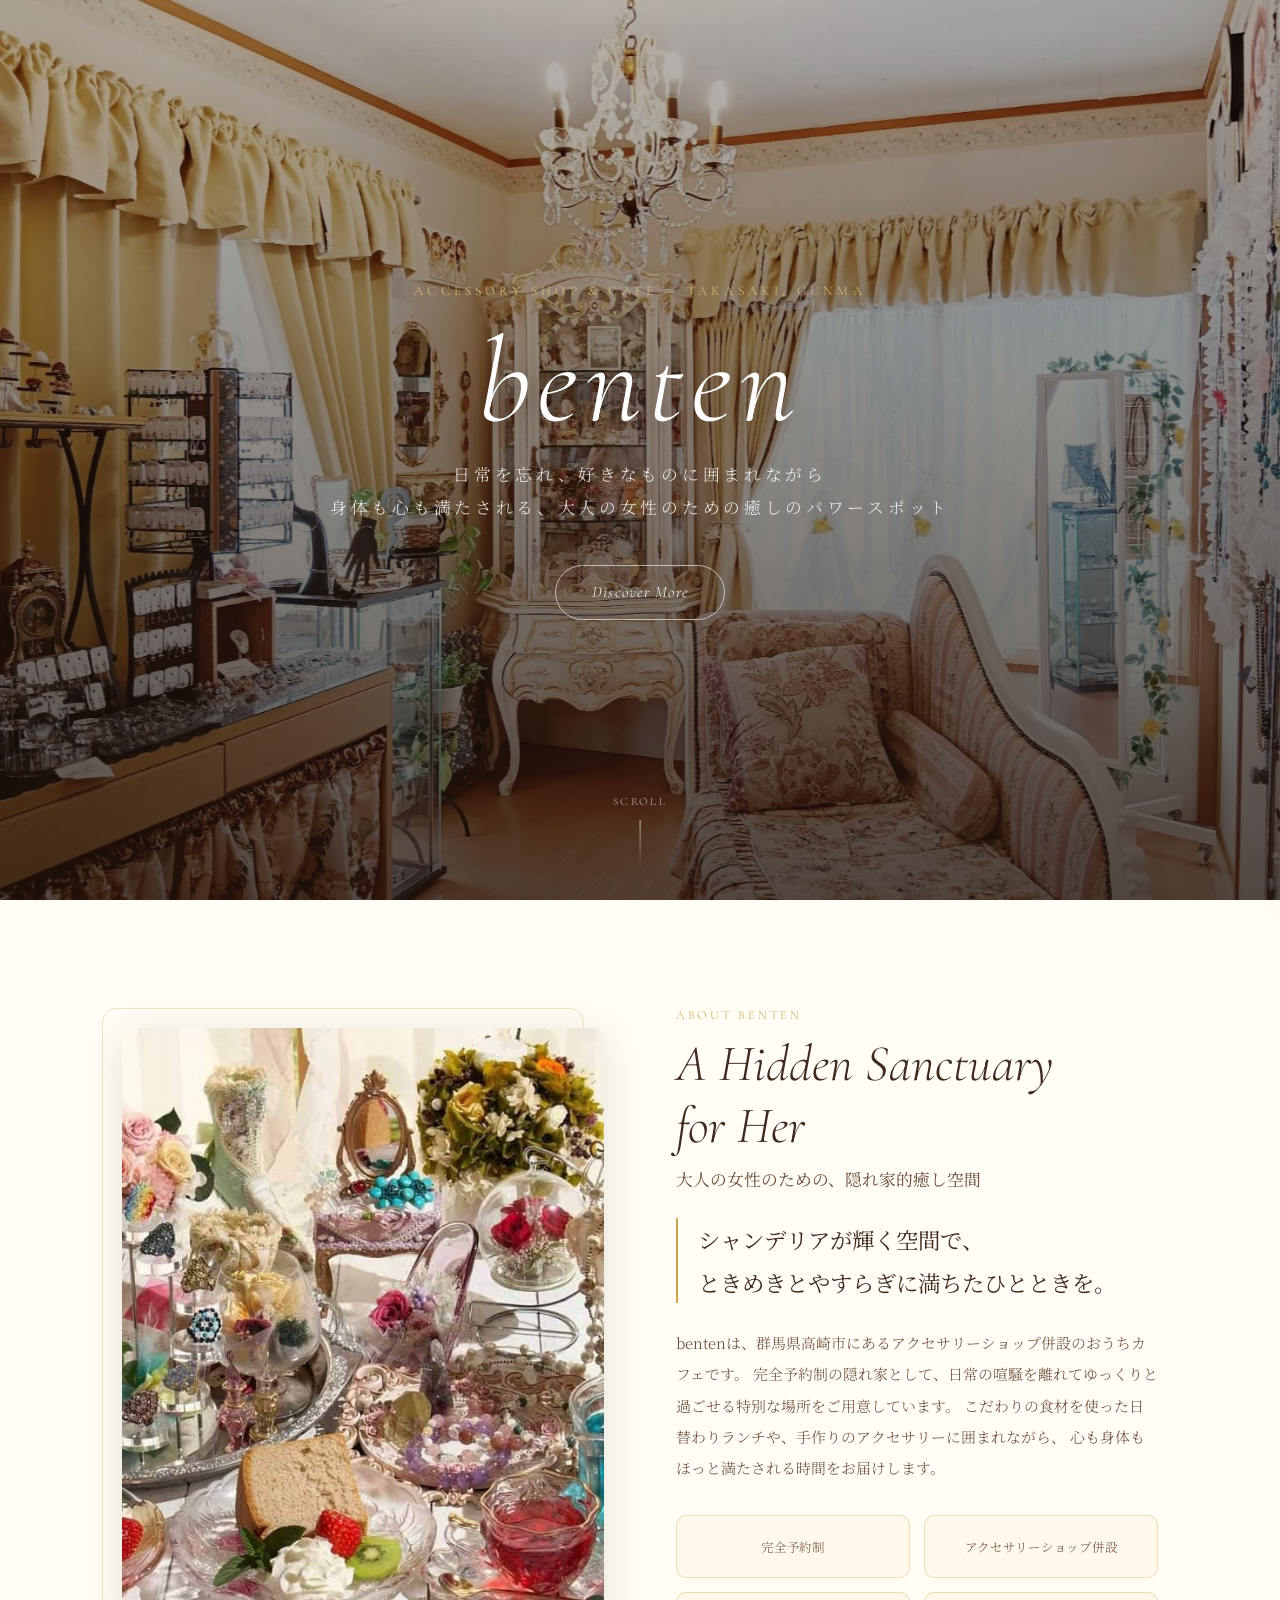
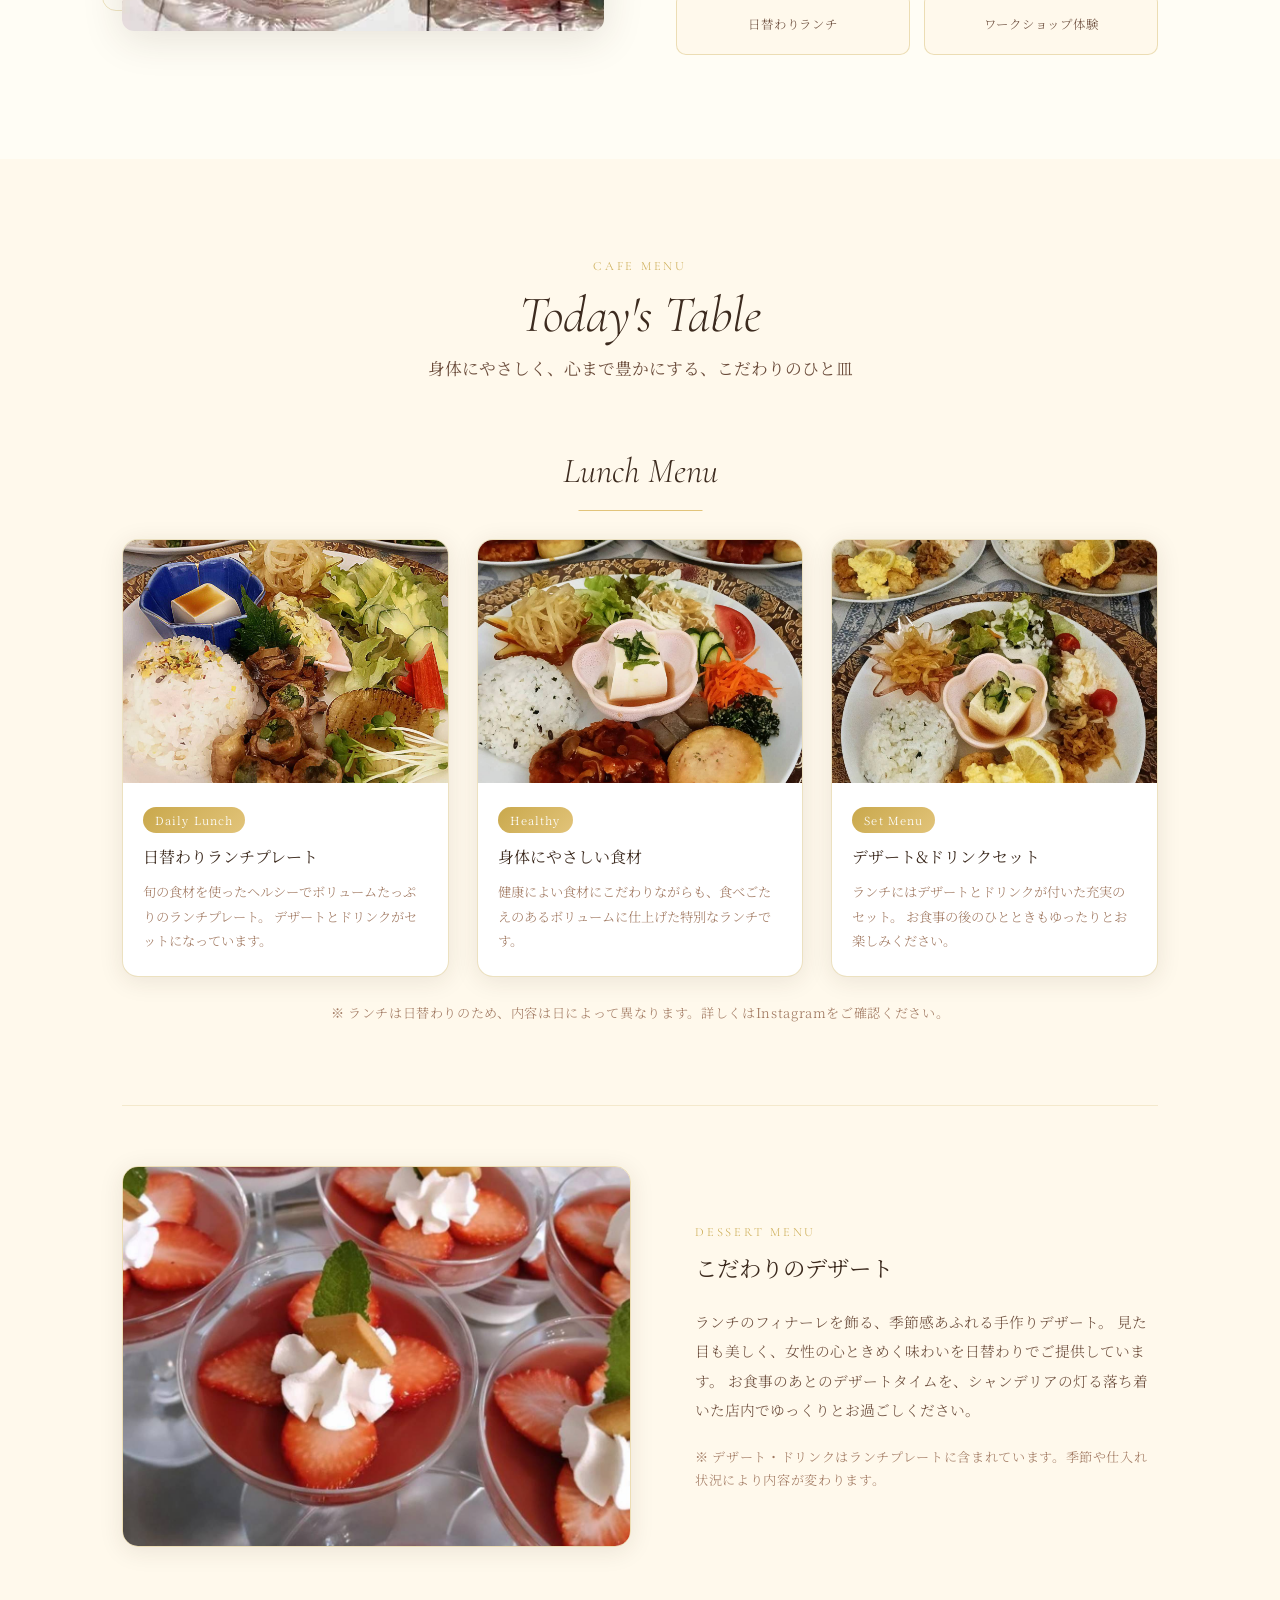
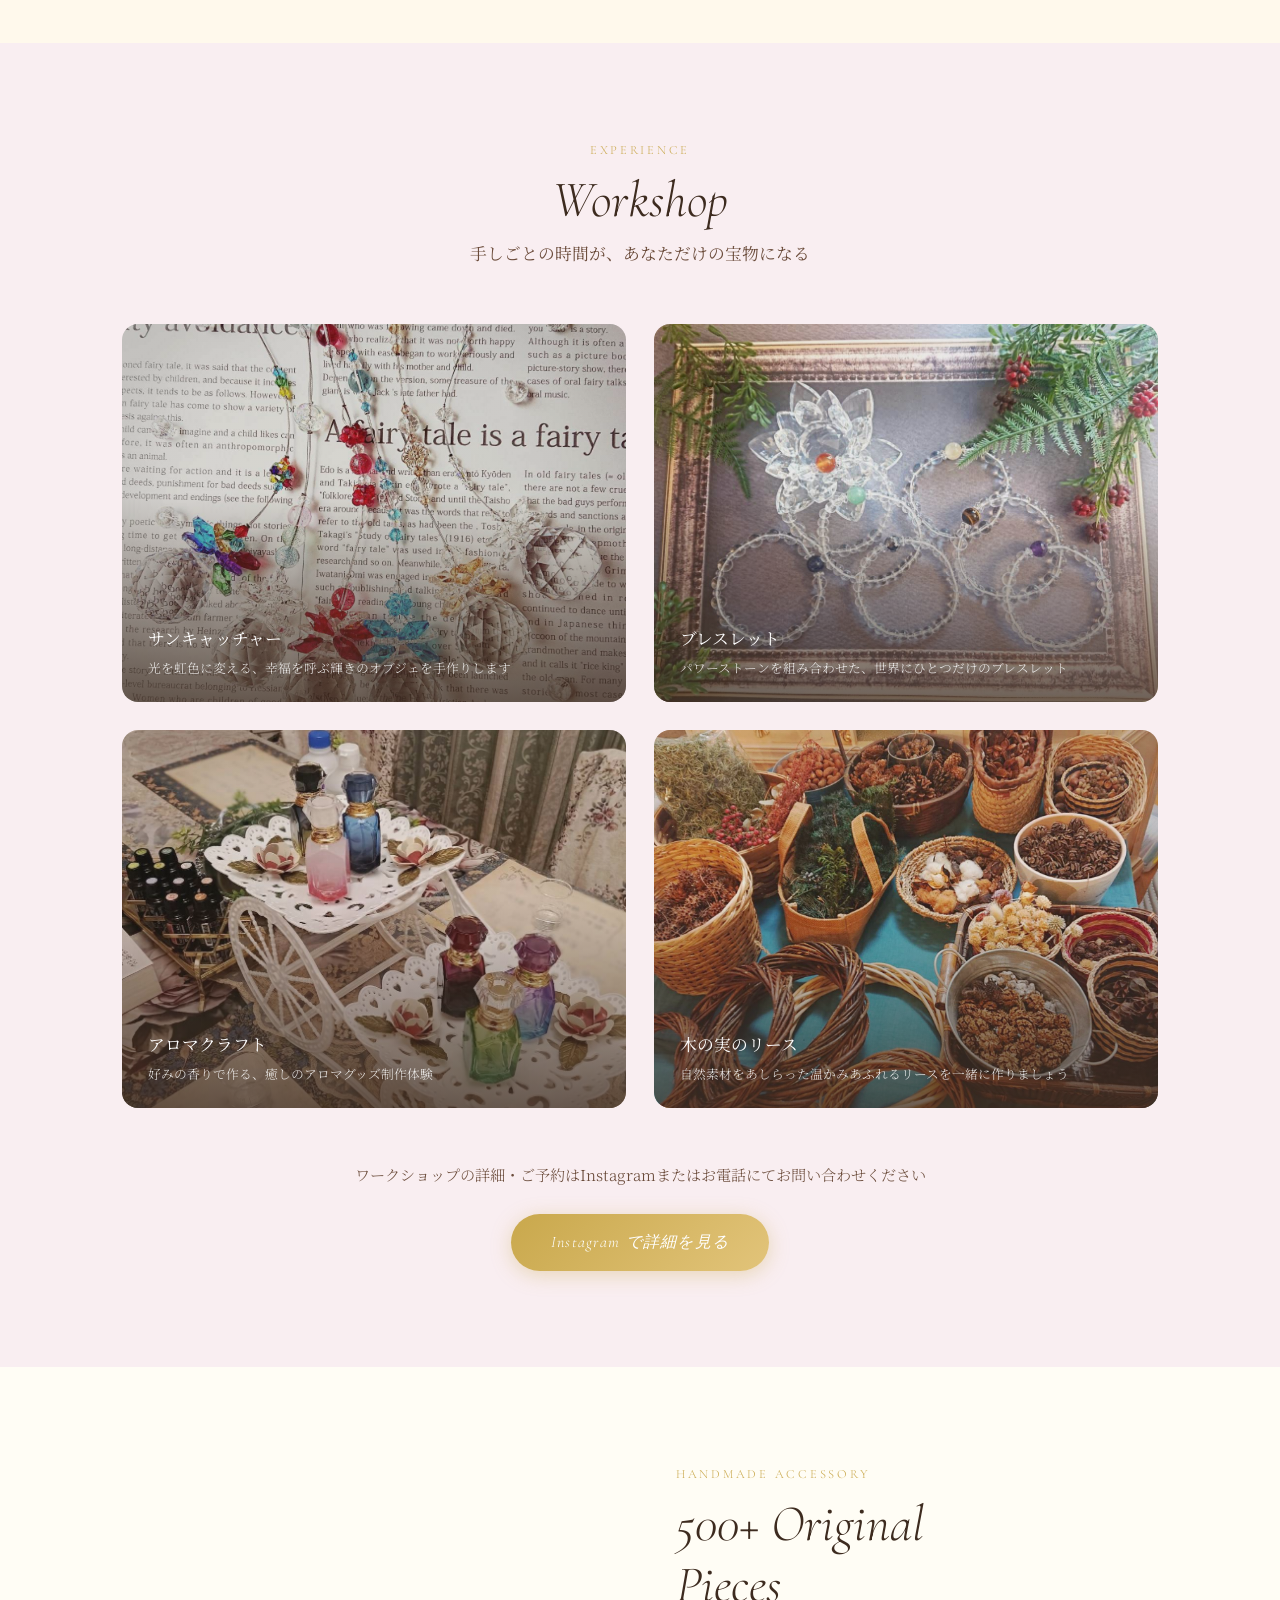
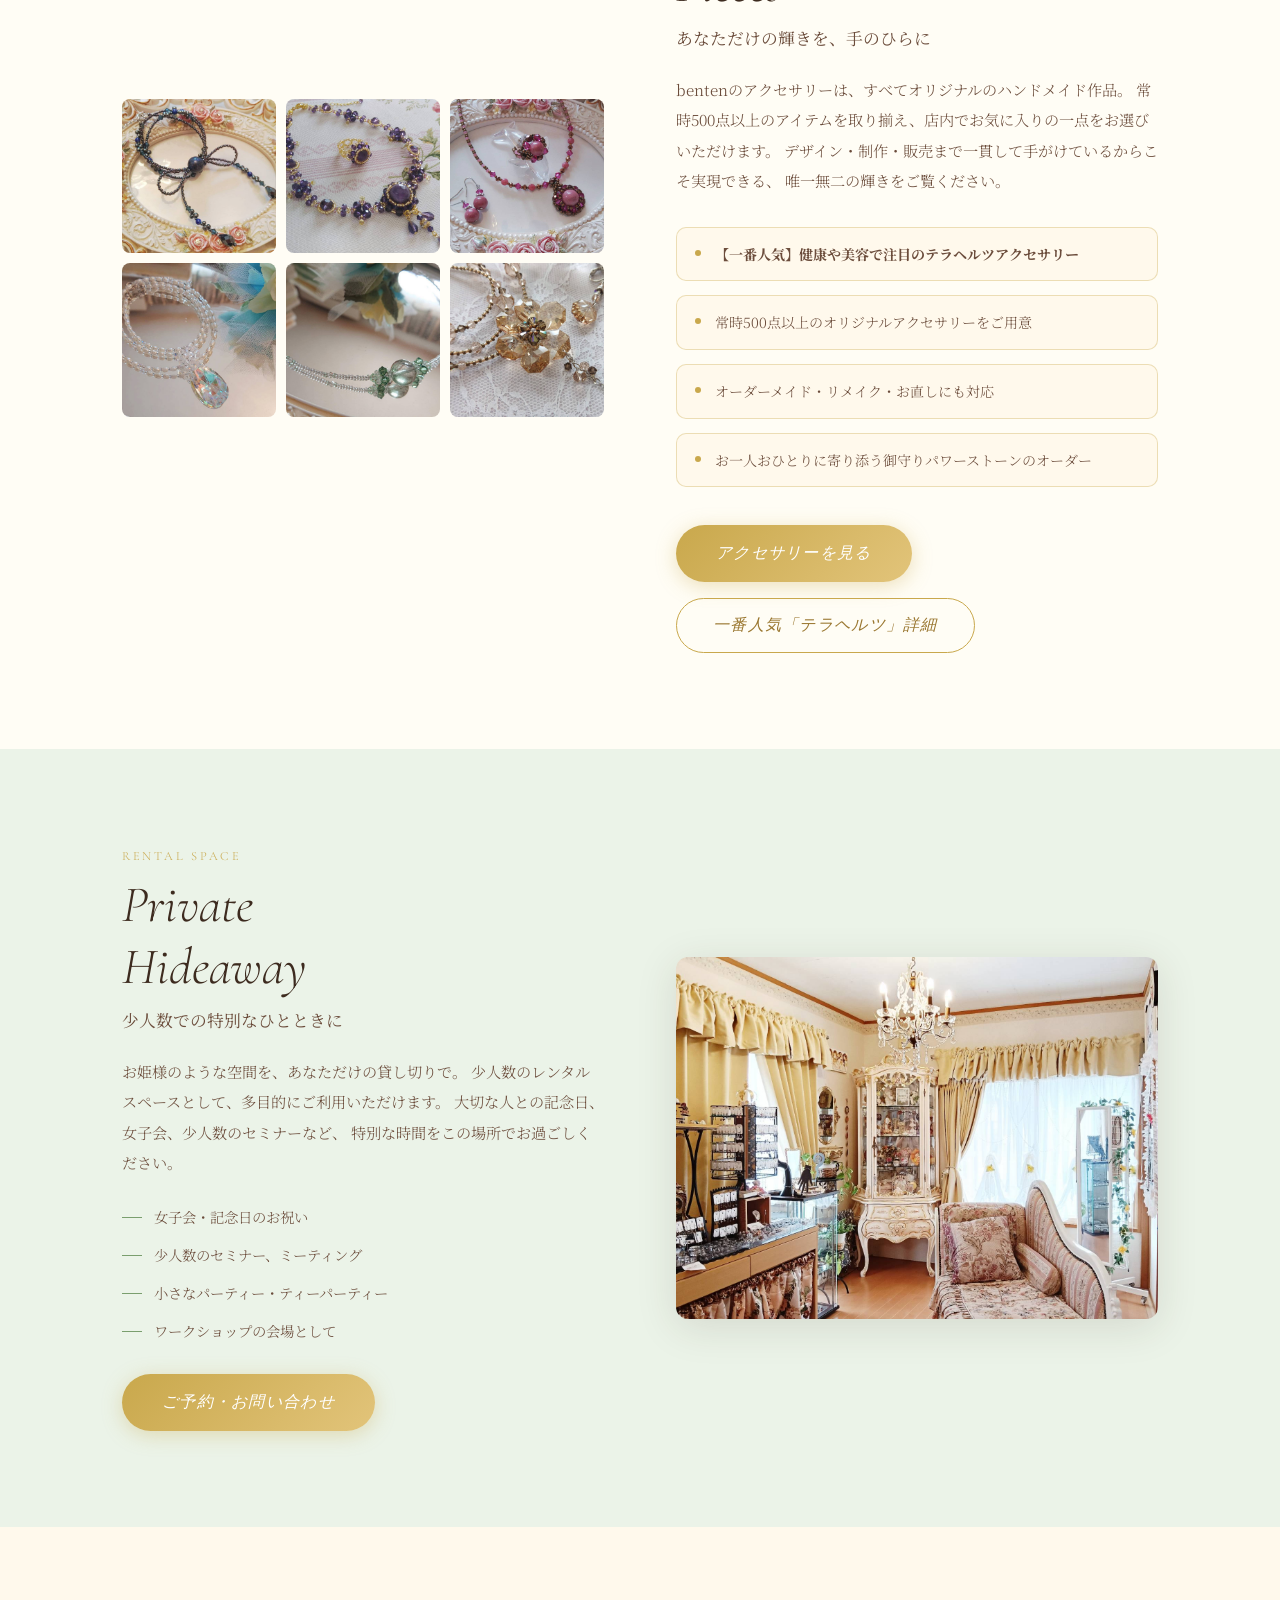
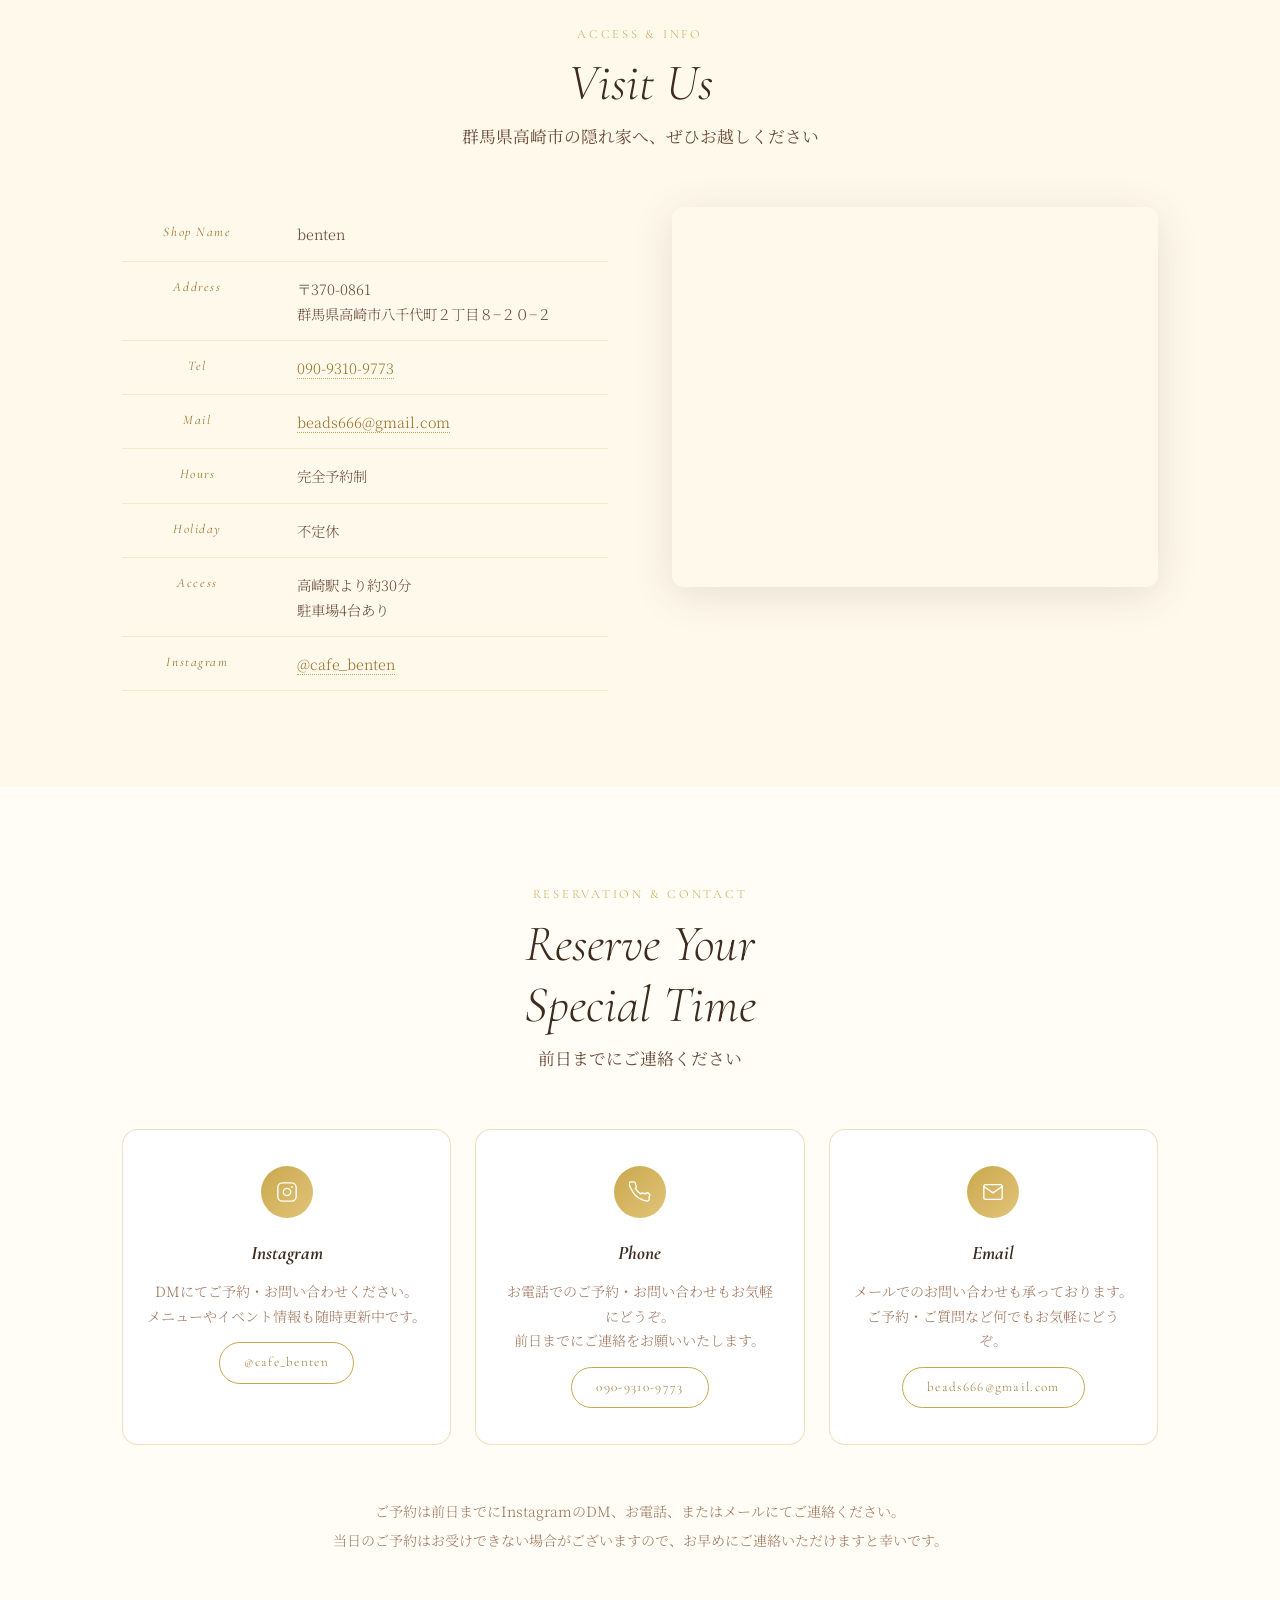
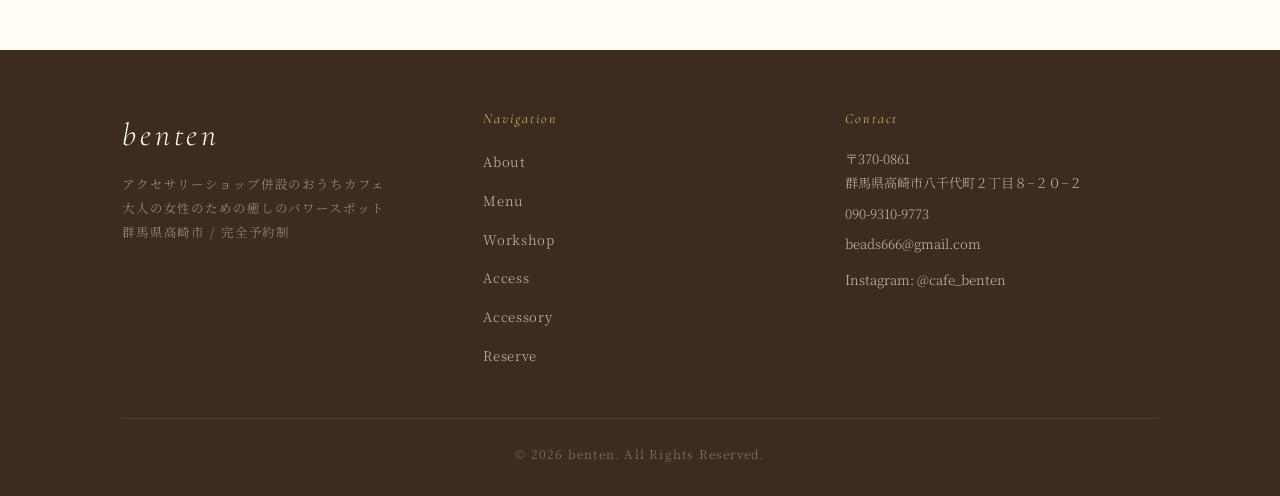
==== commit 37bf200a: "ヘッダースクロール対応、ワークショップ画像・テキストの更新、ブレスレット画像の追加、テラヘルツ動線強化" ====
--- a/index.html
+++ b/index.html
@@ -248,7 +248,7 @@
 
       <div class="workshop__grid">
         <div class="workshop-card reveal">
-          <img src="img/ワークショップ1.jpg" alt="サンキャッチャー制作体験" class="workshop-card__img" loading="lazy" />
+          <img src="img/ワークショップ2.jpg" alt="サンキャッチャー制作体験" class="workshop-card__img" loading="lazy" />
           <div class="workshop-card__overlay"></div>
           <div class="workshop-card__content">
             <h3 class="workshop-card__title">サンキャッチャー</h3>
@@ -256,7 +256,7 @@
           </div>
         </div>
         <div class="workshop-card reveal reveal-delay-1">
-          <img src="img/ワークショップ2.jpg" alt="ブレスレット制作体験" class="workshop-card__img" loading="lazy" />
+          <img src="img/ブレスレット.jpg" alt="ブレスレット制作体験" class="workshop-card__img" loading="lazy" />
           <div class="workshop-card__overlay"></div>
           <div class="workshop-card__content">
             <h3 class="workshop-card__title">ブレスレット</h3>
@@ -264,7 +264,7 @@
           </div>
         </div>
         <div class="workshop-card reveal reveal-delay-2">
-          <img src="img/ワークショップ3.jpg" alt="アロマクラフト体験" class="workshop-card__img" loading="lazy" />
+          <img src="img/ワークショップ1.jpg" alt="アロマクラフト体験" class="workshop-card__img" loading="lazy" />
           <div class="workshop-card__overlay"></div>
           <div class="workshop-card__content">
             <h3 class="workshop-card__title">アロマクラフト</h3>
@@ -272,7 +272,7 @@
           </div>
         </div>
         <div class="workshop-card reveal reveal-delay-3">
-          <img src="img/ワークショップ4.jpg" alt="木の実のリース制作体験" class="workshop-card__img" loading="lazy" />
+          <img src="img/ワークショップ3.jpg" alt="木の実のリース制作体験" class="workshop-card__img" loading="lazy" />
           <div class="workshop-card__overlay"></div>
           <div class="workshop-card__content">
             <h3 class="workshop-card__title">木の実のリース</h3>
@@ -329,6 +329,10 @@
 
           <div class="accessory-teaser__highlights">
             <div class="highlight-item">
+              <div class="highlight-item__dot" style="background: var(--gold);"></div>
+              <p class="highlight-item__text"><strong>【一番人気】健康や美容で注目のテラヘルツアクセサリー</strong></p>
+            </div>
+            <div class="highlight-item">
               <div class="highlight-item__dot"></div>
               <p class="highlight-item__text">常時500点以上のオリジナルアクセサリーをご用意</p>
             </div>
@@ -338,11 +342,14 @@
             </div>
             <div class="highlight-item">
               <div class="highlight-item__dot"></div>
-              <p class="highlight-item__text">あなたに必要なパワーストーンを選んだ御守りアクセサリーのオーダー</p>
-            </div>
-          </div>
-
-          <a href="accessory.html" class="btn btn--gold" style="align-self:flex-start;">アクセサリーを見る</a>
+              <p class="highlight-item__text">お一人おひとりに寄り添う御守りパワーストーンのオーダー</p>
+            </div>
+          </div>
+
+          <div style="display: flex; gap: 16px; flex-wrap: wrap; margin-top: 16px;">
+            <a href="accessory.html" class="btn btn--gold">アクセサリーを見る</a>
+            <a href="accessory.html#powerstone" class="btn btn--outline">一番人気「テラヘルツ」詳細</a>
+          </div>
         </div>
 
       </div>
@@ -366,13 +373,13 @@
           <p class="section-text">
             お姫様のような空間を、あなただけの貸し切りで。
             少人数のレンタルスペースとして、多目的にご利用いただけます。
-            大切な人との記念日、女子会、撮影会など、
+            大切な人との記念日、女子会、少人数のセミナーなど、
             特別な時間をこの場所でお過ごしください。
           </p>
 
           <ul class="rental__list">
             <li class="rental__list-item">女子会・記念日のお祝い</li>
-            <li class="rental__list-item">撮影会・フォトスペース</li>
+            <li class="rental__list-item">少人数のセミナー、ミーティング</li>
             <li class="rental__list-item">小さなパーティー・ティーパーティー</li>
             <li class="rental__list-item">ワークショップの会場として</li>
           </ul>
--- a/css/style.css
+++ b/css/style.css
@@ -200,7 +200,7 @@
 ============================================================ */
 .site-header {
   position: fixed;
-  top: 0;
+  top: -80px;
   left: 0;
   right: 0;
   z-index: 1000;
@@ -213,10 +213,11 @@
   backdrop-filter: blur(12px);
   -webkit-backdrop-filter: blur(12px);
   border-bottom: var(--border-gold);
-  transition: background var(--transition), box-shadow var(--transition);
+  transition: top 0.4s ease, background var(--transition), box-shadow var(--transition);
 }
 
 .site-header.scrolled {
+  top: 0;
   background: rgba(255,253,245,0.97);
   box-shadow: var(--shadow-soft);
 }
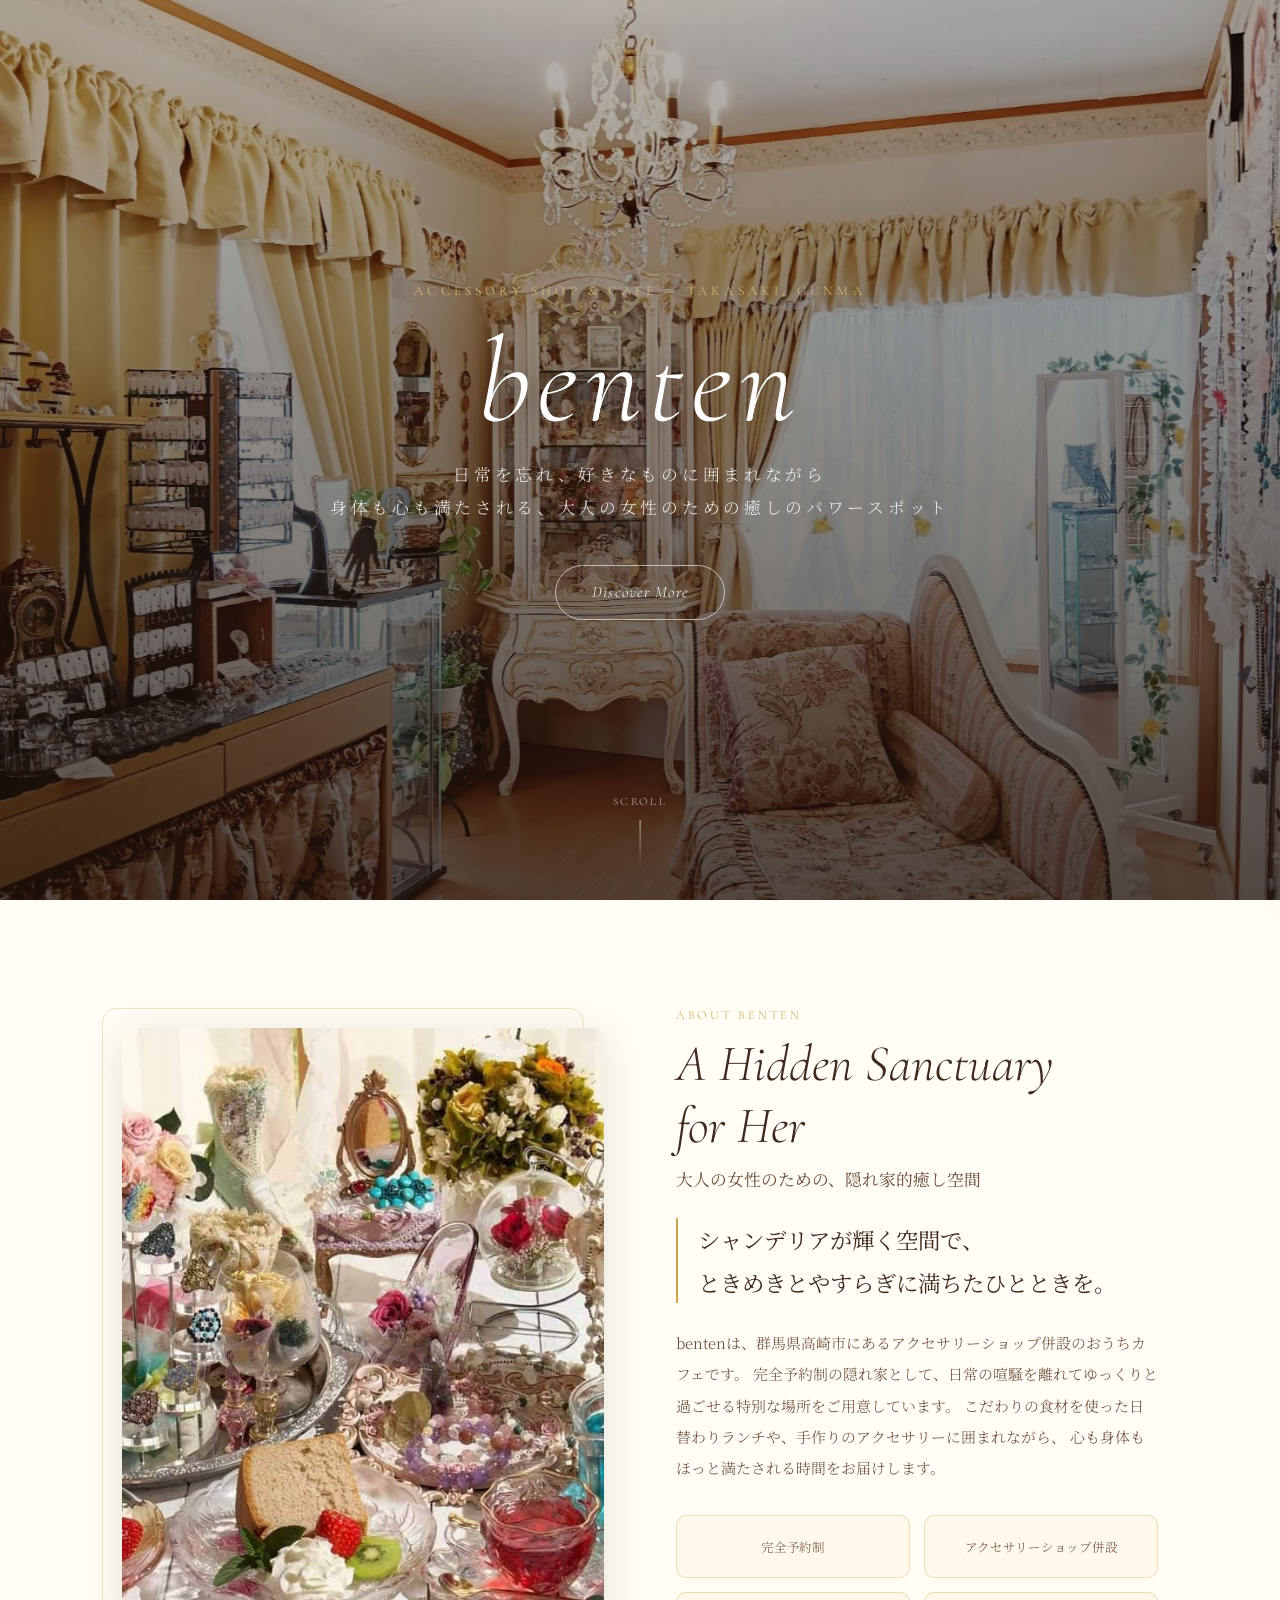
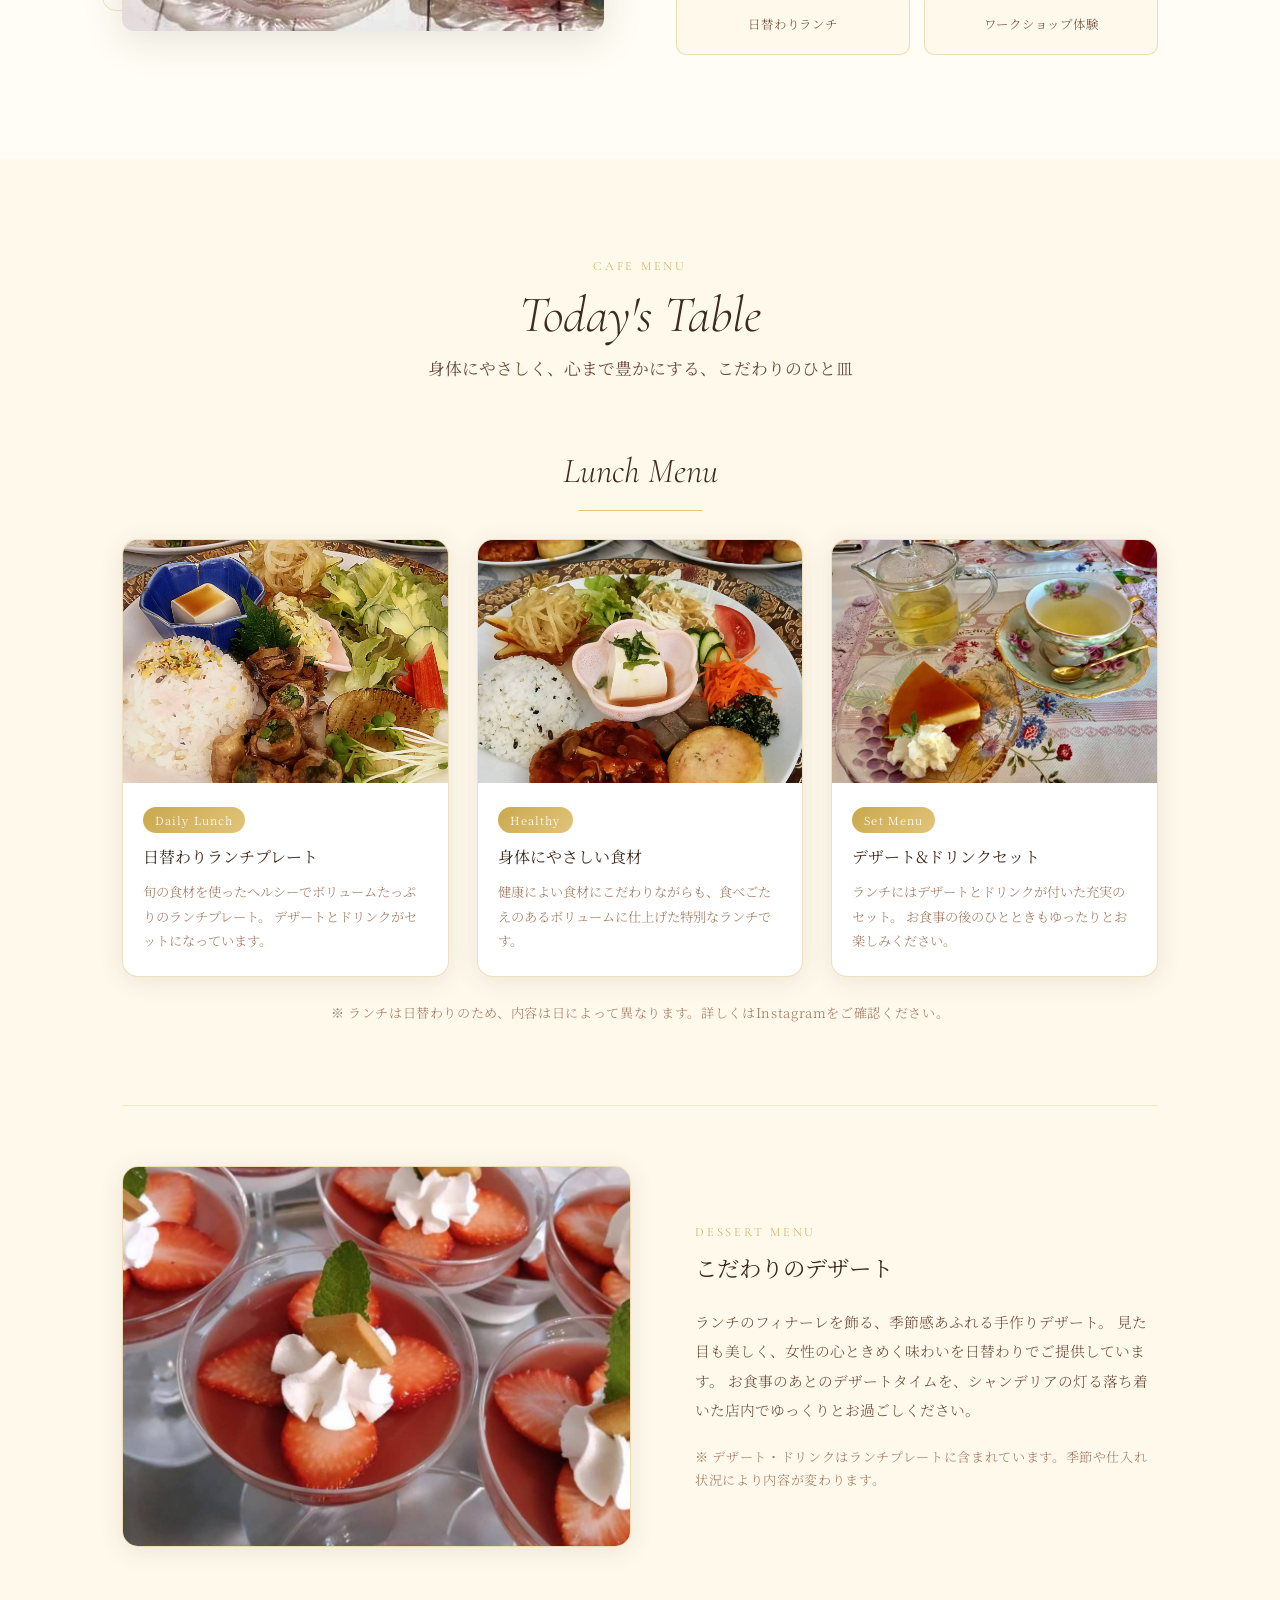
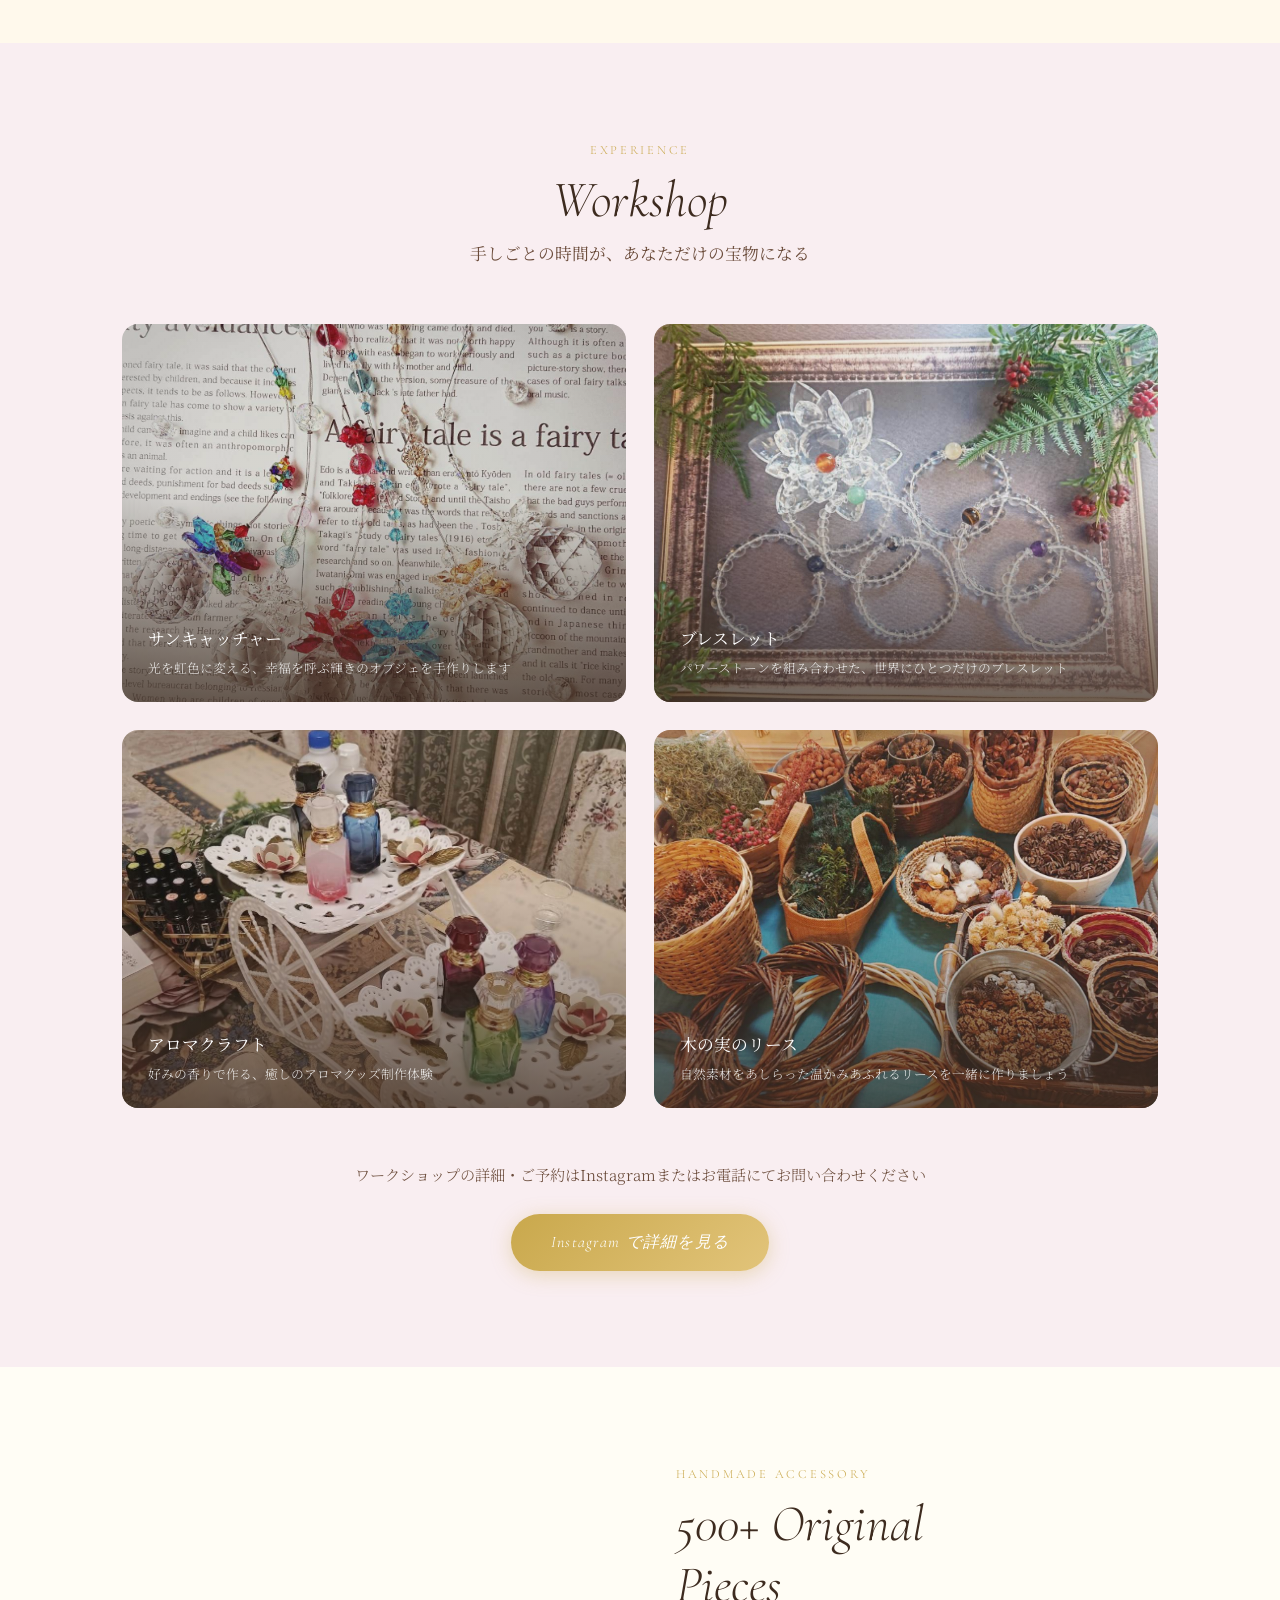
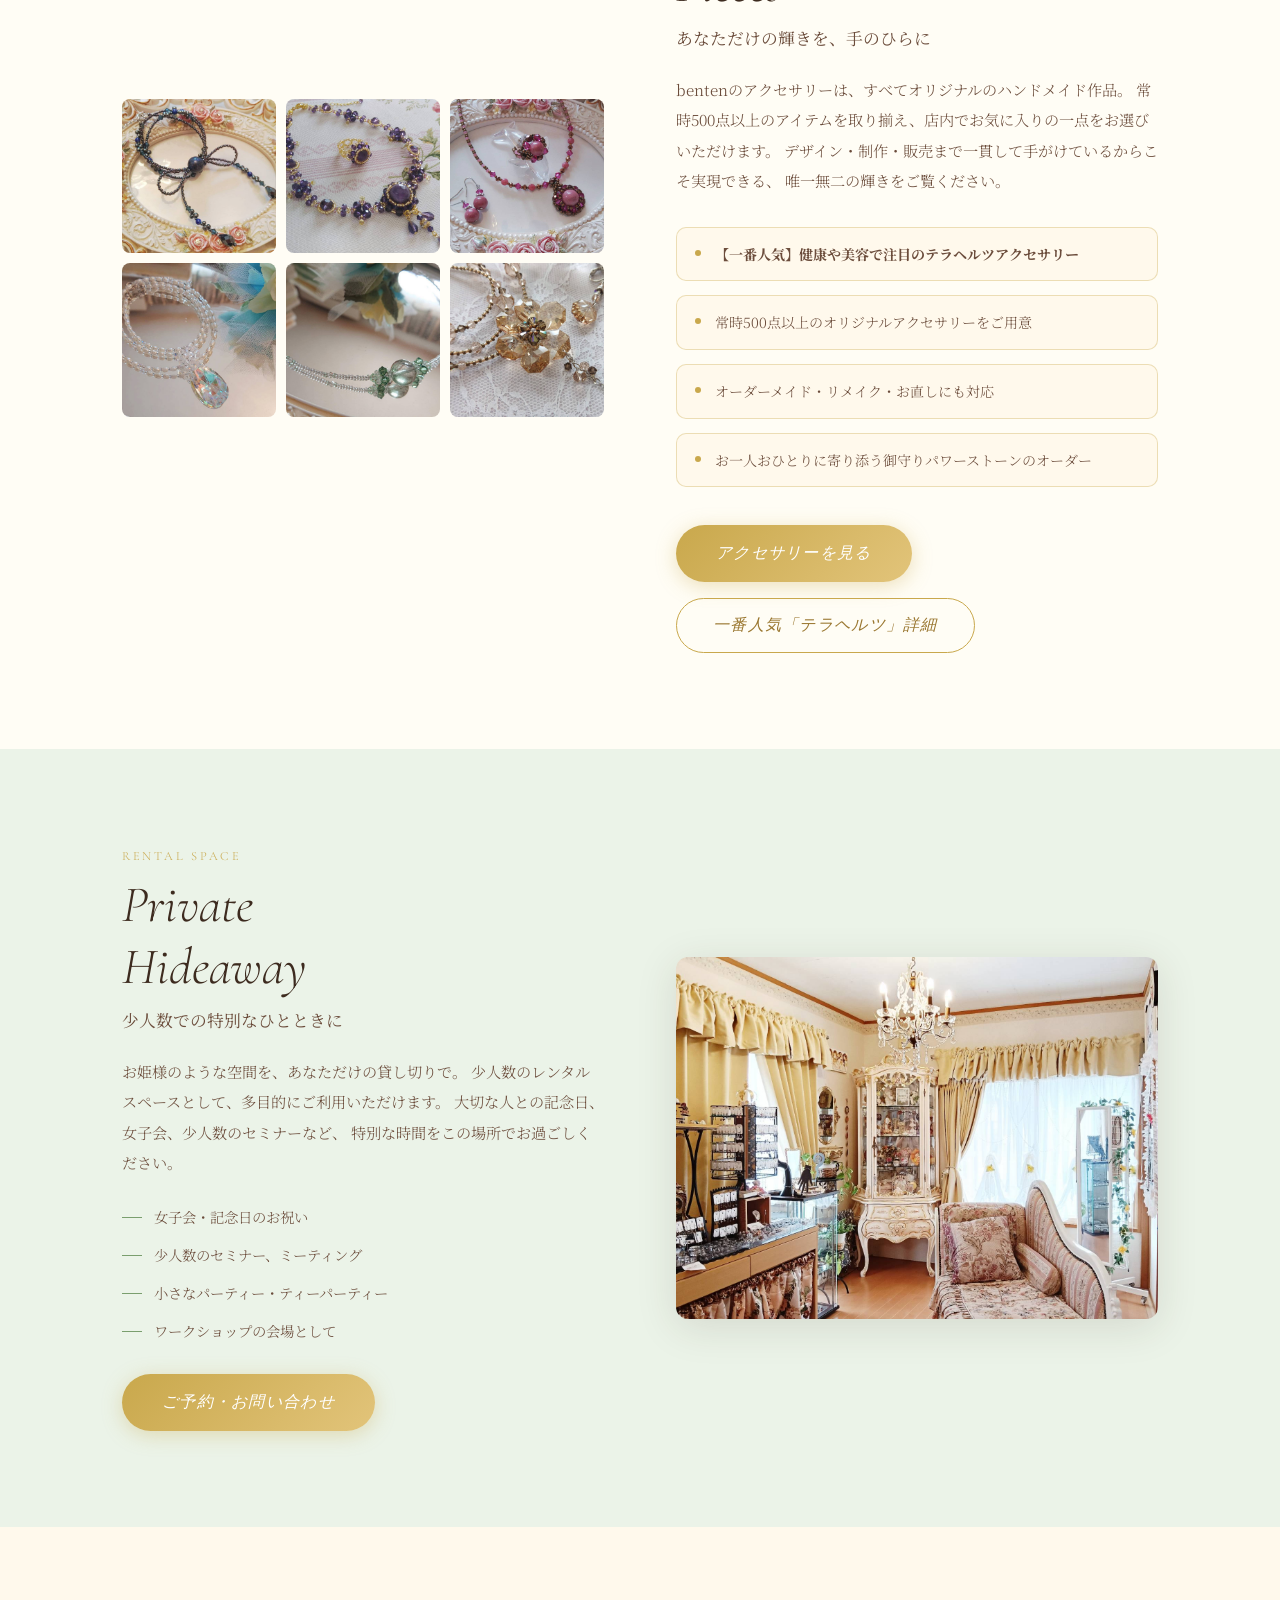
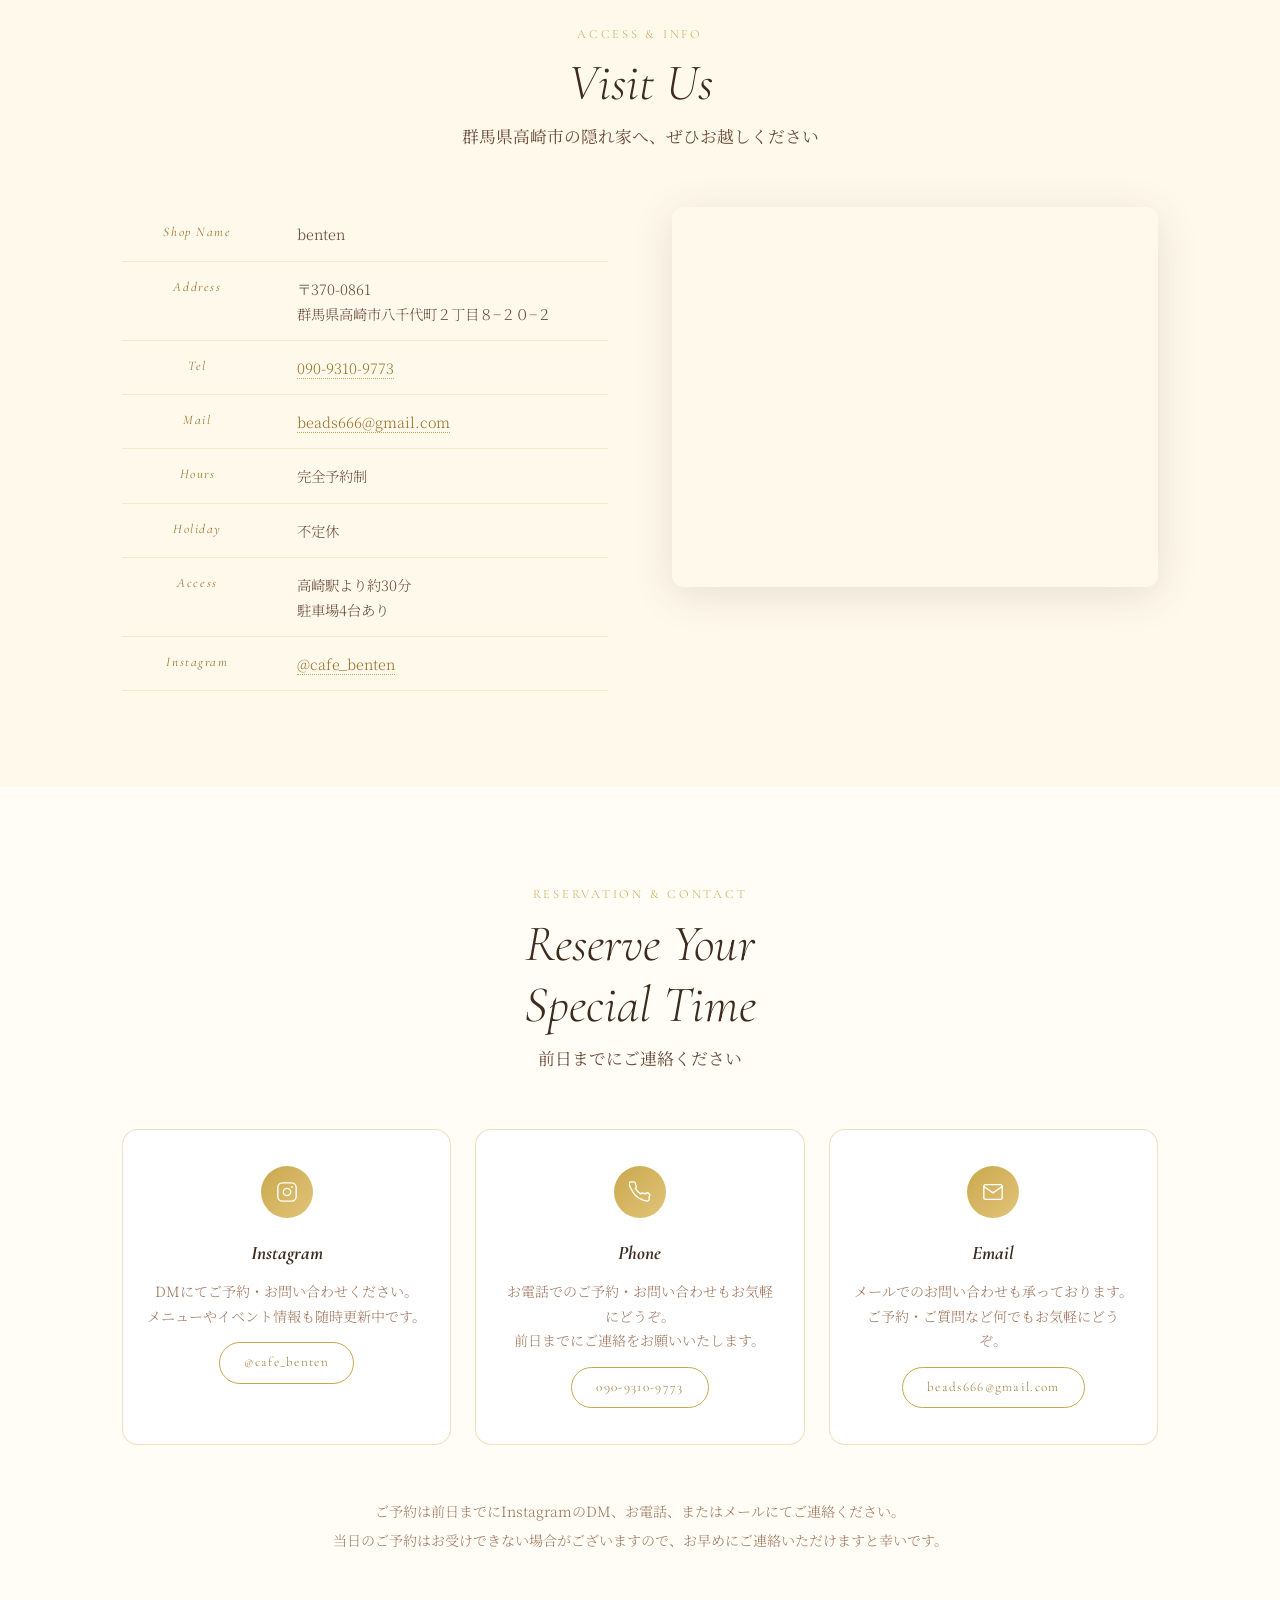
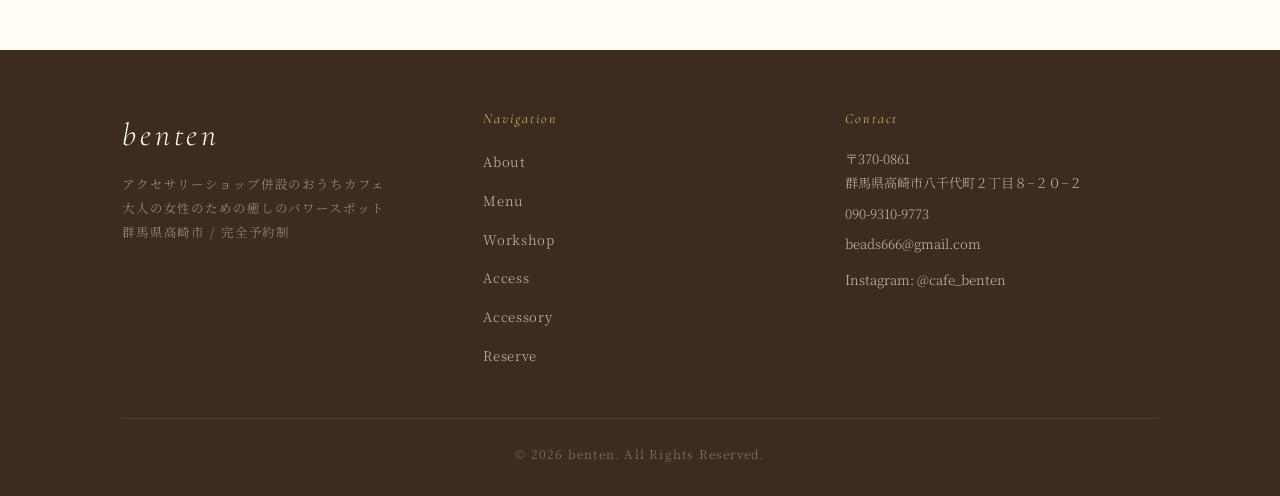
==== commit 8b65b3ca: "Update Set Menu image and html source" ====
--- a/index.html
+++ b/index.html
@@ -195,7 +195,7 @@
               </div>
             </div>
             <div class="menu-card">
-              <img src="img/ランチメニュー3.jpg" alt="ランチセット" class="menu-card__img" loading="lazy" />
+              <img src="img/Set Menu.jpg" alt="ランチセット" class="menu-card__img" loading="lazy" />
               <div class="menu-card__body">
                 <span class="menu-card__badge">Set Menu</span>
                 <h4 class="menu-card__title">デザート&amp;ドリンクセット</h4>
